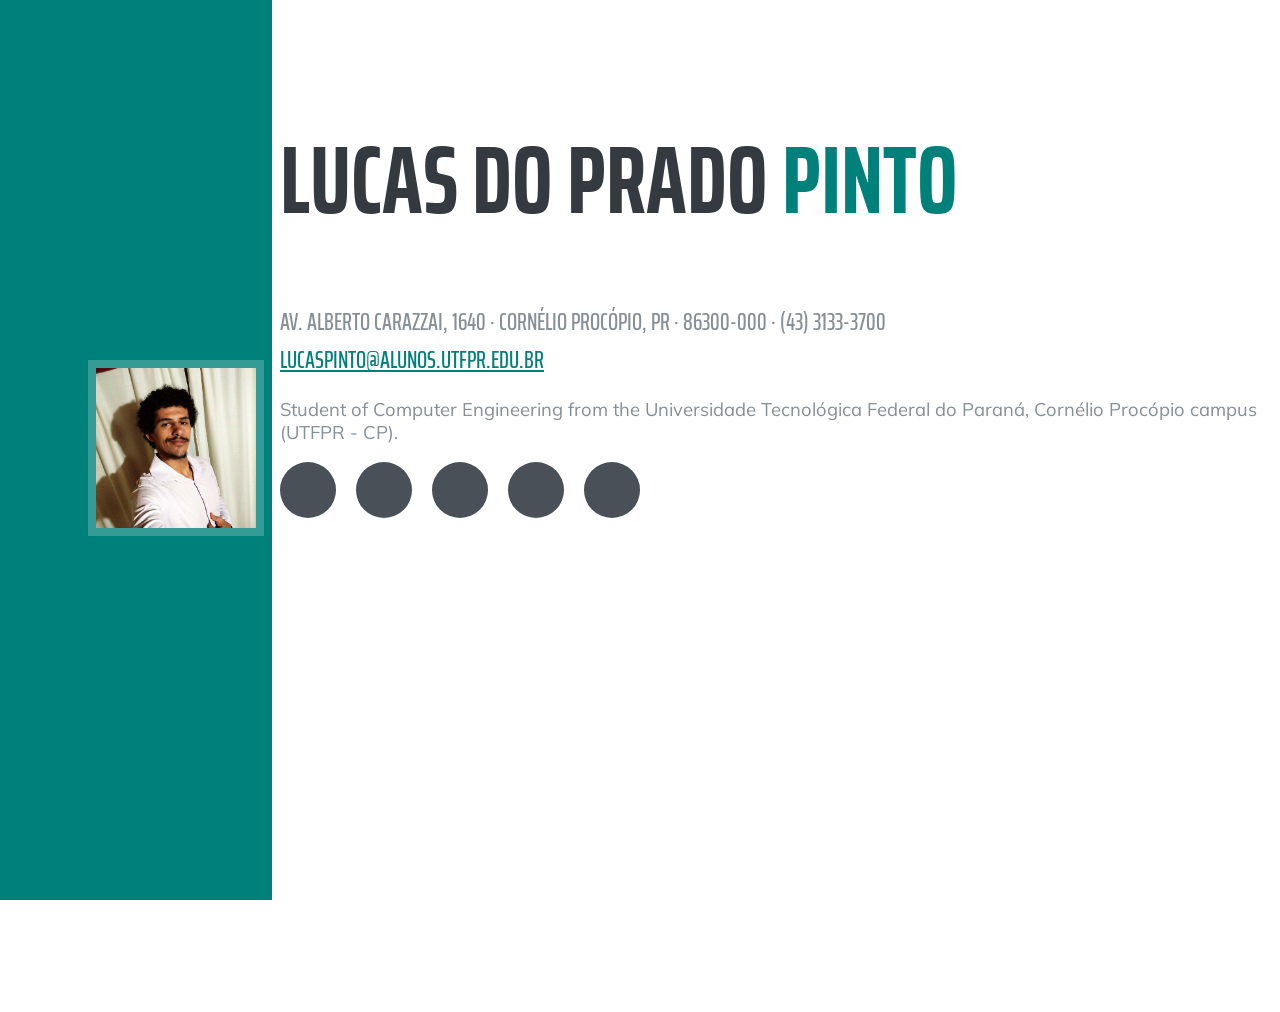
==== index.html @ 89a9543f "First_Page" ====
<!DOCTYPE html>
<html lang="en">

<head>

  <meta charset="utf-8">
  <meta name="viewport" content="width=device-width, initial-scale=1, shrink-to-fit=no">
  <meta name="description" content="">
  <meta name="author" content="">

  <title>Resume CV Lucas Pinto</title>

  <link rel="icon" type="image/png" href="img/icon.png">

  <!-- Bootstrap core CSS -->
  <link href="vendor/bootstrap/css/bootstrap.min.css" rel="stylesheet">

  <!-- Custom fonts for this template -->
  <link href="https://fonts.googleapis.com/css?family=Saira+Extra+Condensed:500,700" rel="stylesheet">
  <link href="https://fonts.googleapis.com/css?family=Muli:400,400i,800,800i" rel="stylesheet">
  <link href="vendor/fontawesome-free/css/all.min.css" rel="stylesheet">

  <!-- Custom styles for this template -->
  <link href="css/resume.css" rel="stylesheet">

</head>

<body id="page-top">

  <nav class="navbar navbar-expand-lg navbar-dark bg-primary fixed-top" id="sideNav">
    <a class="navbar-brand js-scroll-trigger" href="#page-top">
      <span class="d-block d-lg-none">Lucas do Prado Pinto</span>
      <span class="d-none d-lg-block">
        <img class="img-fluid img-profile rounded-circle mx-auto mb-2" src="img/profile.jpg" alt="">
      </span>
    </a>
    <!--

    <button class="navbar-toggler" type="button" data-toggle="collapse" data-target="#navbarSupportedContent" aria-controls="navbarSupportedContent" aria-expanded="false" aria-label="Toggle navigation">
      <span class="navbar-toggler-icon"></span>
    </button>

     -->

    <div class="collapse navbar-collapse" id="navbarSupportedContent">
      <!--
      <ul class="navbar-nav">
        <li class="nav-item">
          <a class="nav-link js-scroll-trigger" href="#about">About</a>
        </li>
        <li class="nav-item">
          <a class="nav-link js-scroll-trigger" href="#experience">Experience</a>
        </li>
        <li class="nav-item">
          <a class="nav-link js-scroll-trigger" href="#education">Education</a>
        </li>
        <li class="nav-item">
          <a class="nav-link js-scroll-trigger" href="#skills">Skills</a>
        </li>
        <li class="nav-item">
          <a class="nav-link js-scroll-trigger" href="#interests">Interests</a>
        </li>
        <li class="nav-item">
          <a class="nav-link js-scroll-trigger" href="#awards">Awards</a>
        </li>
      </ul>
      -->
    </div>

  </nav>

  <div class="container-fluid p-0">

    <section class="resume-section p-3 p-lg-5 d-flex align-items-center" id="about">
      <div class="w-100">
        <h1 class="mb-0">Lucas do Prado
          <span class="text-primary">Pinto</span>
        </h1>
        <div class="subheading mb-5">Av. Alberto Carazzai, 1640 · Cornélio Procópio, PR · 86300-000 · (43) 3133-3700 <br>
          <a href="mailto:lucaspinto@alunos.utfpr.edu.br">lucaspinto@alunos.utfpr.edu.br</a>
        </div>
        <p class="lead mb-5">Student of Computer Engineering from the Universidade Tecnológica Federal do Paraná, Cornélio Procópio campus (UTFPR - CP).</p>
        <div class="social-icons">
          <a href="https://www.linkedin.com/in/pradoplucas/" target="_blank">
            <i class="fab fa-linkedin-in"></i>
          </a>
          <a href="https://github.com/pradoplucas/" target="_blank">
            <i class="fab fa-github"></i>
          </a>
          <a href="https://twitter.com/pradoplucas" target="_blank">
            <i class="fab fa-twitter"></i>
          </a>
          <a href="https://www.facebook.com/pradoplucas" target="_blank">
            <i class="fab fa-facebook-f"></i>
          </a>
          <a href="https://www.instagram.com/pradoplucas/" target="_blank">
            <i class="fab fa-instagram"></i>
          </a>
        </div>
      </div>
    </section>

<!--Not functional yet..

    <hr class="m-0">

    <section class="resume-section p-3 p-lg-5 d-flex justify-content-center" id="experience">
      <div class="w-100">
        <h2 class="mb-5">Experience</h2>

        <div class="resume-item d-flex flex-column flex-md-row justify-content-between mb-5">
          <div class="resume-content">
            <h3 class="mb-0">Senior Web Developer</h3>
            <div class="subheading mb-3">Intelitec Solutions</div>
            <p>Bring to the table win-win survival strategies to ensure proactive domination. At the end of the day, going forward, a new normal that has evolved from generation X is on the runway heading towards a streamlined cloud solution. User generated content in real-time will have multiple touchpoints for offshoring.</p>
          </div>
          <div class="resume-date text-md-right">
            <span class="text-primary">March 2013 - Present</span>
          </div>
        </div>

        <div class="resume-item d-flex flex-column flex-md-row justify-content-between mb-5">
          <div class="resume-content">
            <h3 class="mb-0">Web Developer</h3>
            <div class="subheading mb-3">Intelitec Solutions</div>
            <p>Capitalize on low hanging fruit to identify a ballpark value added activity to beta test. Override the digital divide with additional clickthroughs from DevOps. Nanotechnology immersion along the information highway will close the loop on focusing solely on the bottom line.</p>
          </div>
          <div class="resume-date text-md-right">
            <span class="text-primary">December 2011 - March 2013</span>
          </div>
        </div>

        <div class="resume-item d-flex flex-column flex-md-row justify-content-between mb-5">
          <div class="resume-content">
            <h3 class="mb-0">Junior Web Designer</h3>
            <div class="subheading mb-3">Shout! Media Productions</div>
            <p>Podcasting operational change management inside of workflows to establish a framework. Taking seamless key performance indicators offline to maximise the long tail. Keeping your eye on the ball while performing a deep dive on the start-up mentality to derive convergence on cross-platform integration.</p>
          </div>
          <div class="resume-date text-md-right">
            <span class="text-primary">July 2010 - December 2011</span>
          </div>
        </div>

        <div class="resume-item d-flex flex-column flex-md-row justify-content-between">
          <div class="resume-content">
            <h3 class="mb-0">Web Design Intern</h3>
            <div class="subheading mb-3">Shout! Media Productions</div>
            <p>Collaboratively administrate empowered markets via plug-and-play networks. Dynamically procrastinate B2C users after installed base benefits. Dramatically visualize customer directed convergence without revolutionary ROI.</p>
          </div>
          <div class="resume-date text-md-right">
            <span class="text-primary">September 2008 - June 2010</span>
          </div>
        </div>

      </div>

    </section>

    <hr class="m-0">

    <section class="resume-section p-3 p-lg-5 d-flex align-items-center" id="education">
      <div class="w-100">
        <h2 class="mb-5">Education</h2>

        <div class="resume-item d-flex flex-column flex-md-row justify-content-between mb-5">
          <div class="resume-content">
            <h3 class="mb-0">University of Colorado Boulder</h3>
            <div class="subheading mb-3">Bachelor of Science</div>
            <div>Computer Science - Web Development Track</div>
            <p>GPA: 3.23</p>
          </div>
          <div class="resume-date text-md-right">
            <span class="text-primary">August 2006 - May 2010</span>
          </div>
        </div>

        <div class="resume-item d-flex flex-column flex-md-row justify-content-between">
          <div class="resume-content">
            <h3 class="mb-0">James Buchanan High School</h3>
            <div class="subheading mb-3">Technology Magnet Program</div>
            <p>GPA: 3.56</p>
          </div>
          <div class="resume-date text-md-right">
            <span class="text-primary">August 2002 - May 2006</span>
          </div>
        </div>

      </div>
    </section>

    <hr class="m-0">

    <section class="resume-section p-3 p-lg-5 d-flex align-items-center" id="skills">
      <div class="w-100">
        <h2 class="mb-5">Skills</h2>

        <div class="subheading mb-3">Programming Languages &amp; Tools</div>
        <ul class="list-inline dev-icons">
          <li class="list-inline-item">
            <i class="fab fa-html5"></i>
          </li>
          <li class="list-inline-item">
            <i class="fab fa-css3-alt"></i>
          </li>
          <li class="list-inline-item">
            <i class="fab fa-js-square"></i>
          </li>
          <li class="list-inline-item">
            <i class="fab fa-angular"></i>
          </li>
          <li class="list-inline-item">
            <i class="fab fa-react"></i>
          </li>
          <li class="list-inline-item">
            <i class="fab fa-node-js"></i>
          </li>
          <li class="list-inline-item">
            <i class="fab fa-sass"></i>
          </li>
          <li class="list-inline-item">
            <i class="fab fa-less"></i>
          </li>
          <li class="list-inline-item">
            <i class="fab fa-wordpress"></i>
          </li>
          <li class="list-inline-item">
            <i class="fab fa-gulp"></i>
          </li>
          <li class="list-inline-item">
            <i class="fab fa-grunt"></i>
          </li>
          <li class="list-inline-item">
            <i class="fab fa-npm"></i>
          </li>
        </ul>

        <div class="subheading mb-3">Workflow</div>
        <ul class="fa-ul mb-0">
          <li>
            <i class="fa-li fa fa-check"></i>
            Mobile-First, Responsive Design</li>
          <li>
            <i class="fa-li fa fa-check"></i>
            Cross Browser Testing &amp; Debugging</li>
          <li>
            <i class="fa-li fa fa-check"></i>
            Cross Functional Teams</li>
          <li>
            <i class="fa-li fa fa-check"></i>
            Agile Development &amp; Scrum</li>
        </ul>
      </div>
    </section>

    <hr class="m-0">

    <section class="resume-section p-3 p-lg-5 d-flex align-items-center" id="interests">
      <div class="w-100">
        <h2 class="mb-5">Interests</h2>
        <p>Apart from being a web developer, I enjoy most of my time being outdoors. In the winter, I am an avid skier and novice ice climber. During the warmer months here in Colorado, I enjoy mountain biking, free climbing, and kayaking.</p>
        <p class="mb-0">When forced indoors, I follow a number of sci-fi and fantasy genre movies and television shows, I am an aspiring chef, and I spend a large amount of my free time exploring the latest technology advancements in the front-end web development world.</p>
      </div>
    </section>

    <hr class="m-0">

    <section class="resume-section p-3 p-lg-5 d-flex align-items-center" id="awards">
      <div class="w-100">
        <h2 class="mb-5">Awards &amp; Certifications</h2>
        <ul class="fa-ul mb-0">
          <li>
            <i class="fa-li fa fa-trophy text-warning"></i>
            Google Analytics Certified Developer</li>
          <li>
            <i class="fa-li fa fa-trophy text-warning"></i>
            Mobile Web Specialist - Google Certification</li>
          <li>
            <i class="fa-li fa fa-trophy text-warning"></i>
            1<sup>st</sup>
            Place - University of Colorado Boulder - Emerging Tech Competition 2009</li>
          <li>
            <i class="fa-li fa fa-trophy text-warning"></i>
            1<sup>st</sup>
            Place - University of Colorado Boulder - Adobe Creative Jam 2008 (UI Design Category)</li>
          <li>
            <i class="fa-li fa fa-trophy text-warning"></i>
            2<sup>nd</sup>
            Place - University of Colorado Boulder - Emerging Tech Competition 2008</li>
          <li>
            <i class="fa-li fa fa-trophy text-warning"></i>
            1<sup>st</sup>
            Place - James Buchanan High School - Hackathon 2006</li>
          <li>
            <i class="fa-li fa fa-trophy text-warning"></i>
            3<sup>rd</sup>
            Place - James Buchanan High School - Hackathon 2005</li>
        </ul>
      </div>
    </section>
-->

  </div>

  <!-- Bootstrap core JavaScript -->
  <script src="vendor/jquery/jquery.min.js"></script>
  <script src="vendor/bootstrap/js/bootstrap.bundle.min.js"></script>

  <!-- Plugin JavaScript -->
  <script src="vendor/jquery-easing/jquery.easing.min.js"></script>

  <!-- Custom scripts for this template -->
  <script src="js/resume.min.js"></script>

</body>

</html>
---- css/resume.css ----
/*!
 * Start Bootstrap - Resume v5.0.8 (https://startbootstrap.com/template-overviews/resume)
 * Copyright 2013-2019 Start Bootstrap
 * Licensed under MIT (https://github.com/BlackrockDigital/startbootstrap-resume/blob/master/LICENSE)
 */

:root {
  --color-primary: #00807a;
  --color-secondary: #00c4ba;
}

body {
  font-family: 'Muli', -apple-system, BlinkMacSystemFont, 'Segoe UI', Roboto, 'Helvetica Neue', Arial, sans-serif, 'Apple Color Emoji', 'Segoe UI Emoji', 'Segoe UI Symbol', 'Noto Color Emoji';
  padding-top: 54px;
  color: #868e96;
}

@media (min-width: 992px) {
  body {
    padding-top: 0;
    padding-left: 17rem;
  }
}

h1,
h2,
h3,
h4,
h5,
h6 {
  font-family: 'Saira Extra Condensed', -apple-system, BlinkMacSystemFont, 'Segoe UI', Roboto, 'Helvetica Neue', Arial, sans-serif, 'Apple Color Emoji', 'Segoe UI Emoji', 'Segoe UI Symbol', 'Noto Color Emoji';
  font-weight: 700;
  text-transform: uppercase;
  color: #343a40;
}

h1 {
  font-size: 6rem;
  line-height: 5.5rem;
}

h2 {
  font-size: 3.5rem;
}

h3 {
  font-size: 2rem;
}

p.lead {
  font-size: 1.15rem;
  font-weight: 400;
}

.subheading {
  text-transform: uppercase;
  font-weight: 500;
  font-family: 'Saira Extra Condensed', -apple-system, BlinkMacSystemFont, 'Segoe UI', Roboto, 'Helvetica Neue', Arial, sans-serif, 'Apple Color Emoji', 'Segoe UI Emoji', 'Segoe UI Symbol', 'Noto Color Emoji';
  font-size: 1.5rem;
}

.social-icons a {
  display: inline-block;
  height: 3.5rem;
  width: 3.5rem;
  background-color: #495057;
  color: #fff !important;
  border-radius: 100%;
  text-align: center;
  font-size: 1.5rem;
  line-height: 3.5rem;
  margin-right: 1rem;
}

.social-icons a:last-child {
  margin-right: 0;
}

.social-icons a:hover {
  background-color: var(--color-primary);
}

.dev-icons {
  font-size: 3rem;
}

.dev-icons .list-inline-item i:hover {
  color: var(--color-primary);
}

#sideNav .navbar-nav .nav-item .nav-link {
  font-weight: 800;
  letter-spacing: 0.05rem;
  text-transform: uppercase;
}

#sideNav .navbar-toggler:focus {
  outline-color: var(--color-secondary);
}

@media (min-width: 992px) {
  #sideNav {
    text-align: center;
    position: fixed;
    top: 0;
    left: 0;
    display: flex;
    flex-direction: column;
    width: 17rem;
    height: 100vh;
  }
  #sideNav .navbar-brand {
    display: flex;
    margin: auto auto 0;
    padding: 0.5rem;
  }
  #sideNav .navbar-brand .img-profile {
    max-width: 10rem;
    max-height: 10rem;
    border: 0.5rem solid rgba(255, 255, 255, 0.2);
  }
  #sideNav .navbar-collapse {
    display: flex;
    align-items: flex-start;
    flex-grow: 0;
    width: 100%;
    margin-bottom: auto;
  }
  #sideNav .navbar-collapse .navbar-nav {
    flex-direction: column;
    width: 100%;
  }
  #sideNav .navbar-collapse .navbar-nav .nav-item {
    display: block;
  }
  #sideNav .navbar-collapse .navbar-nav .nav-item .nav-link {
    display: block;
  }
}

section.resume-section {
  padding-top: 5rem !important;
  padding-bottom: 5rem !important;
  max-width: 75rem;
}

section.resume-section .resume-item .resume-date {
  min-width: none;
}

@media (min-width: 768px) {
  section.resume-section {
    min-height: 100vh;
  }
  section.resume-section .resume-item .resume-date {
    min-width: 18rem;
  }
}

@media (min-width: 992px) {
  section.resume-section {
    padding-top: 3rem !important;
    padding-bottom: 3rem !important;
  }
}

.bg-primary {
  background-color: var(--color-primary) !important;
}

.text-primary {
  color: var(--color-primary) !important;
}

a {
  color: var(--color-primary);
}

a:hover, a:focus, a:active {
  color: var(--color-secondary);
}
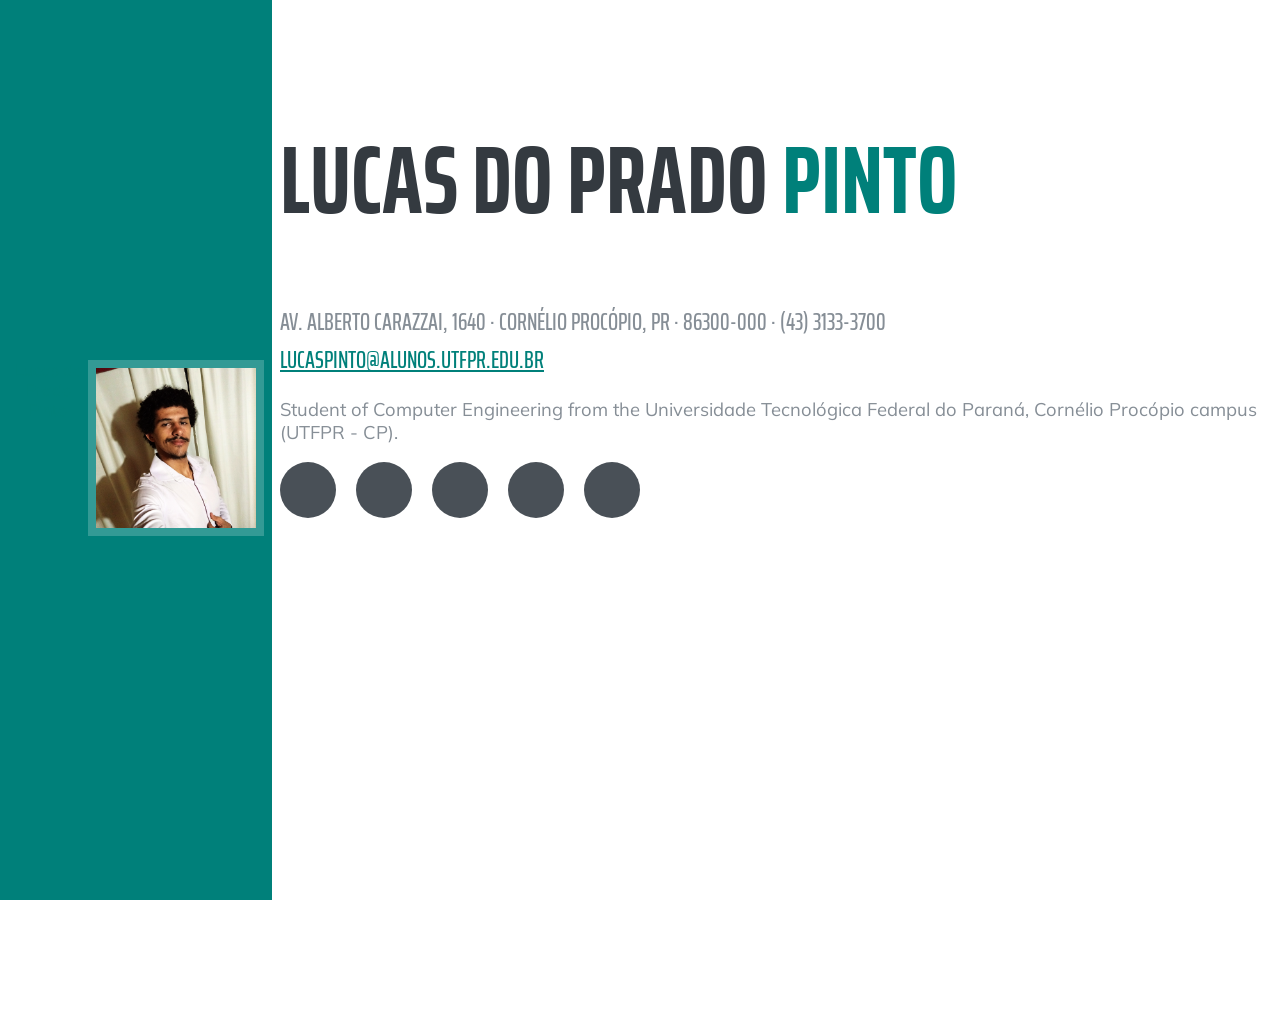
==== commit ead3712d: "First_Page" ====
--- a/index.html
+++ b/index.html
@@ -31,7 +31,7 @@
     <a class="navbar-brand js-scroll-trigger" href="#page-top">
       <span class="d-block d-lg-none">Lucas do Prado Pinto</span>
       <span class="d-none d-lg-block">
-        <img class="img-fluid img-profile rounded-circle mx-auto mb-2" src="img/profile.jpg" alt="">
+        <img class="img-fluid img-profile rounded-circle mx-auto mb-2" src="img/main_profile.png" alt="">
       </span>
     </a>
     <!--
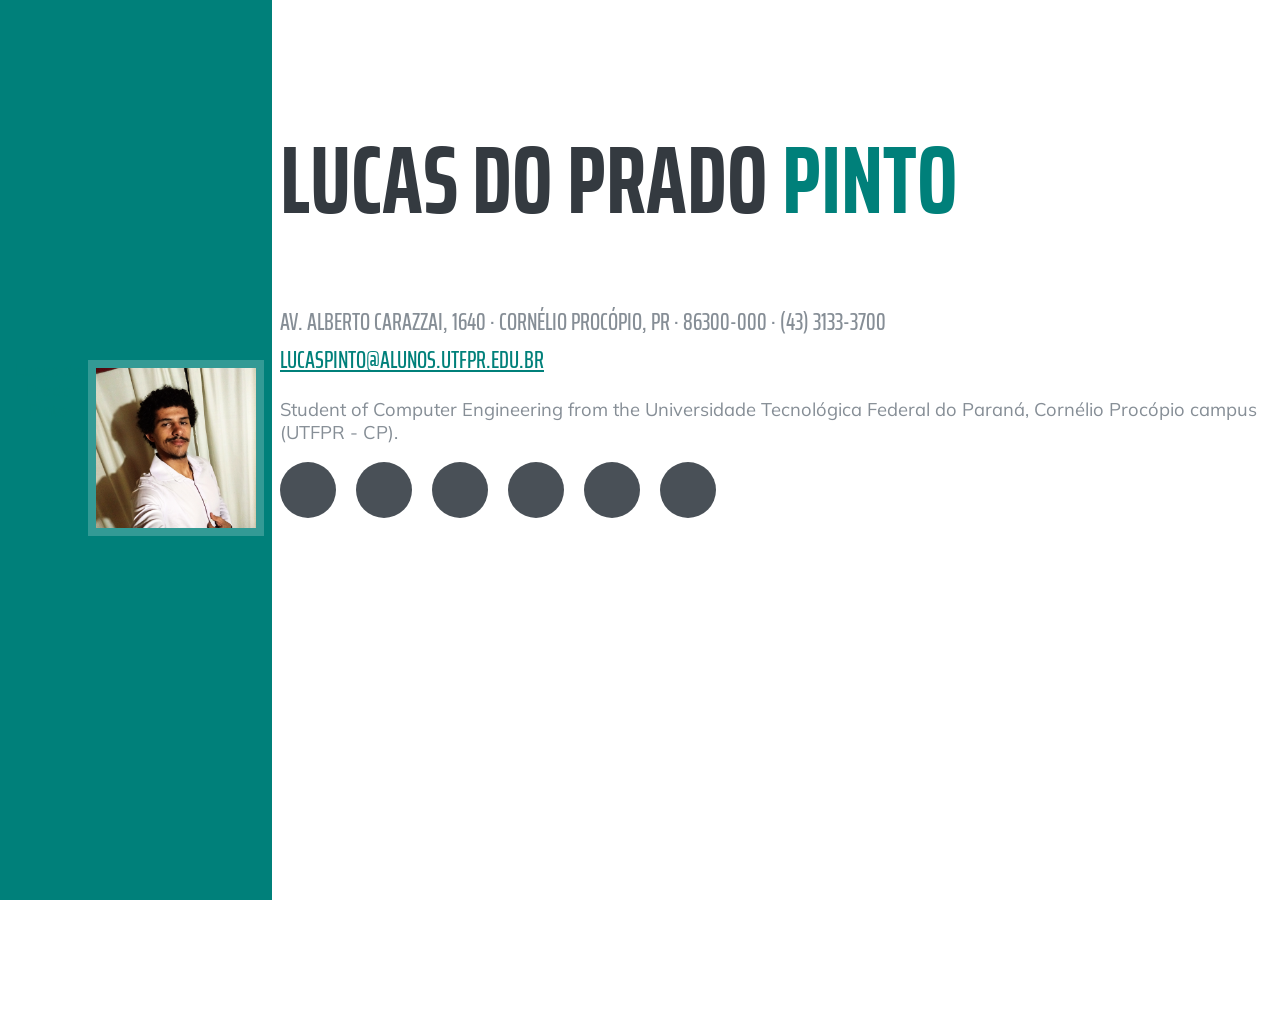
==== commit 6bb00468: "Update index.html" ====
--- a/index.html
+++ b/index.html
@@ -8,7 +8,7 @@
   <meta name="description" content="">
   <meta name="author" content="">
 
-  <title>Resume CV Lucas Pinto</title>
+  <title>Lucas do Prado Pinto</title>
 
   <link rel="icon" type="image/png" href="img/icon.png">
 
@@ -81,6 +81,10 @@
         </div>
         <p class="lead mb-5">Student of Computer Engineering from the Universidade Tecnológica Federal do Paraná, Cornélio Procópio campus (UTFPR - CP).</p>
         <div class="social-icons">
+          <a href="http://lattes.cnpq.br/7589155295539184" target="_blank">
+            <i class="fas fa-file-alt"></i>
+          </a>
+          
           <a href="https://www.linkedin.com/in/pradoplucas/" target="_blank">
             <i class="fab fa-linkedin-in"></i>
           </a>
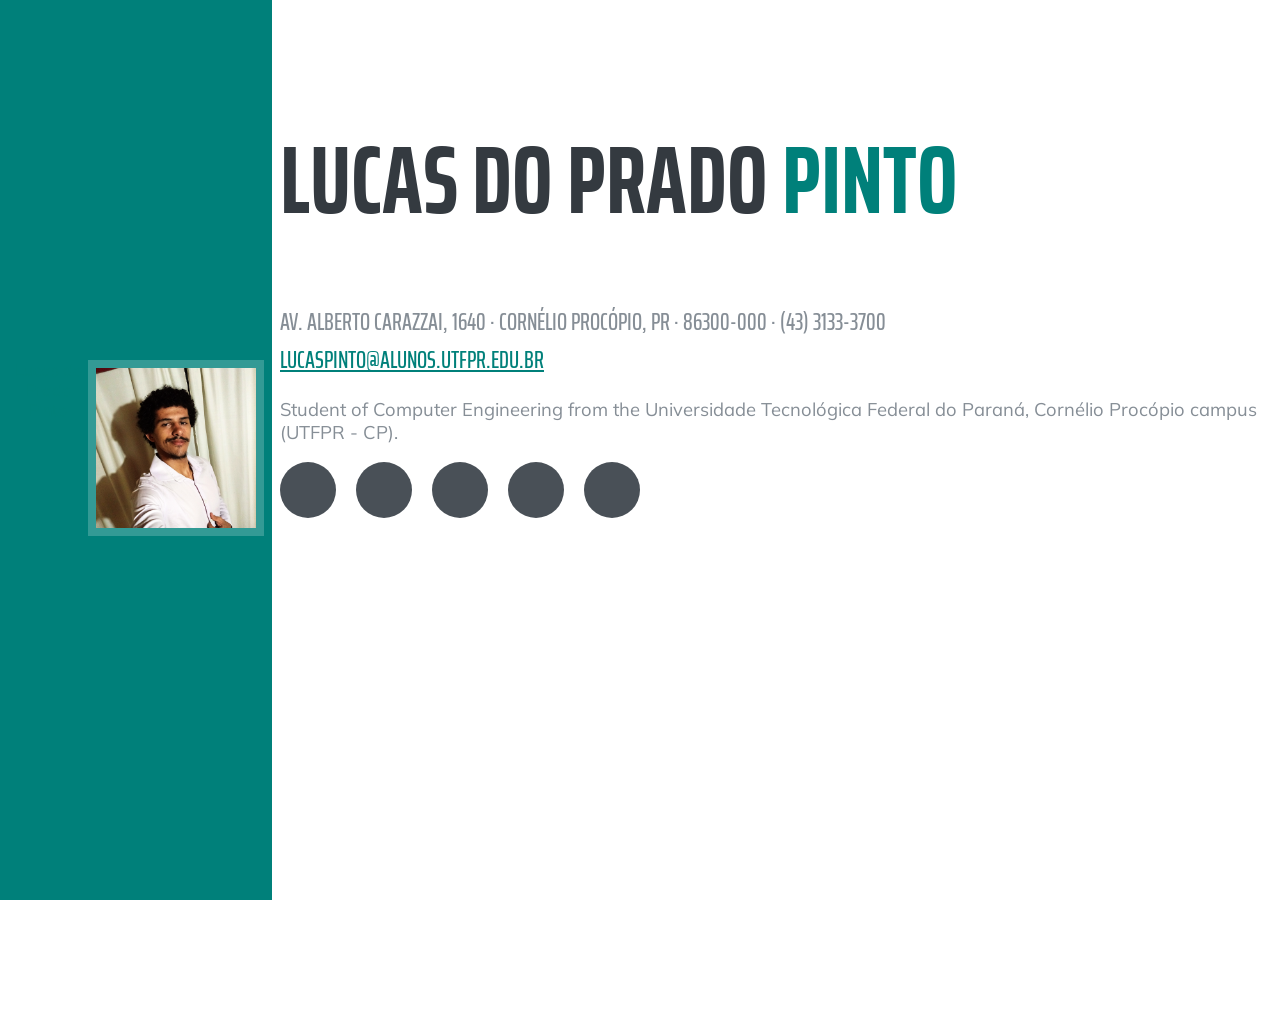
==== commit 3a5d0ee2: "Update index.html" ====
--- a/index.html
+++ b/index.html
@@ -84,16 +84,17 @@
           <a href="http://lattes.cnpq.br/7589155295539184" target="_blank">
             <i class="fas fa-file-alt"></i>
           </a>
-          
           <a href="https://www.linkedin.com/in/pradoplucas/" target="_blank">
             <i class="fab fa-linkedin-in"></i>
           </a>
           <a href="https://github.com/pradoplucas/" target="_blank">
             <i class="fab fa-github"></i>
           </a>
+          <!--
           <a href="https://twitter.com/pradoplucas" target="_blank">
             <i class="fab fa-twitter"></i>
           </a>
+          -->
           <a href="https://www.facebook.com/pradoplucas" target="_blank">
             <i class="fab fa-facebook-f"></i>
           </a>
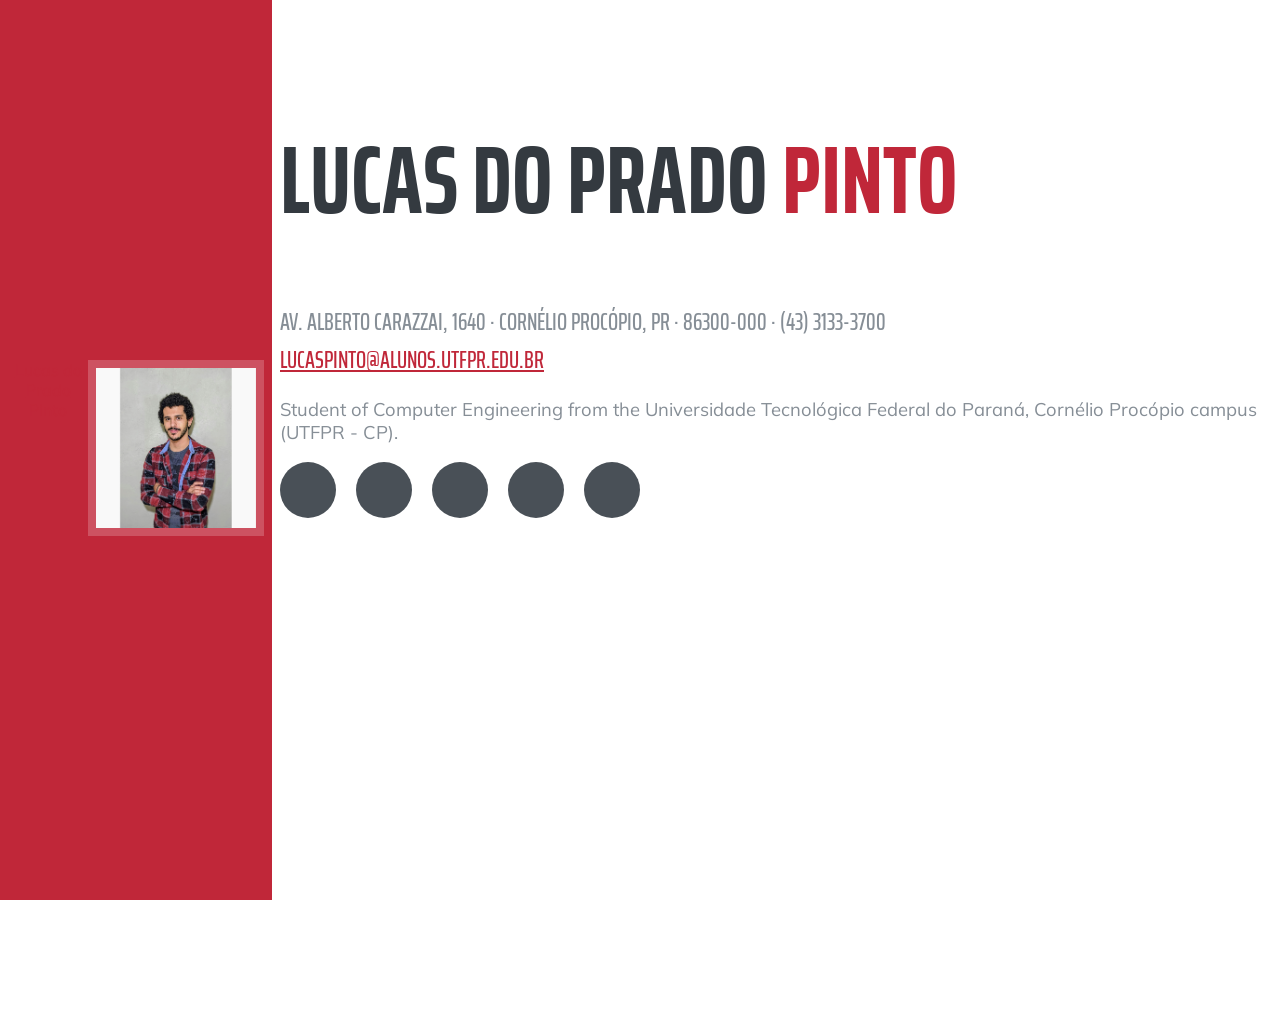
==== commit 651942e1: "up_color" ====
--- a/index.html
+++ b/index.html
@@ -31,7 +31,7 @@
     <a class="navbar-brand js-scroll-trigger" href="#page-top">
       <span class="d-block d-lg-none">Lucas do Prado Pinto</span>
       <span class="d-none d-lg-block">
-        <img class="img-fluid img-profile rounded-circle mx-auto mb-2" src="img/main_profile.png" alt="">
+        <img class="img-fluid img-profile rounded-circle mx-auto mb-2" src="img/main_profile.jpg" alt="">
       </span>
     </a>
     <!--
--- a/css/resume.css
+++ b/css/resume.css
@@ -5,8 +5,12 @@
  */
 
 :root {
+/*
   --color-primary: #00807a;
   --color-secondary: #00c4ba;
+*/
+  --color-primary: #c02739;
+  --color-secondary: #84142d;
 }
 
 body {
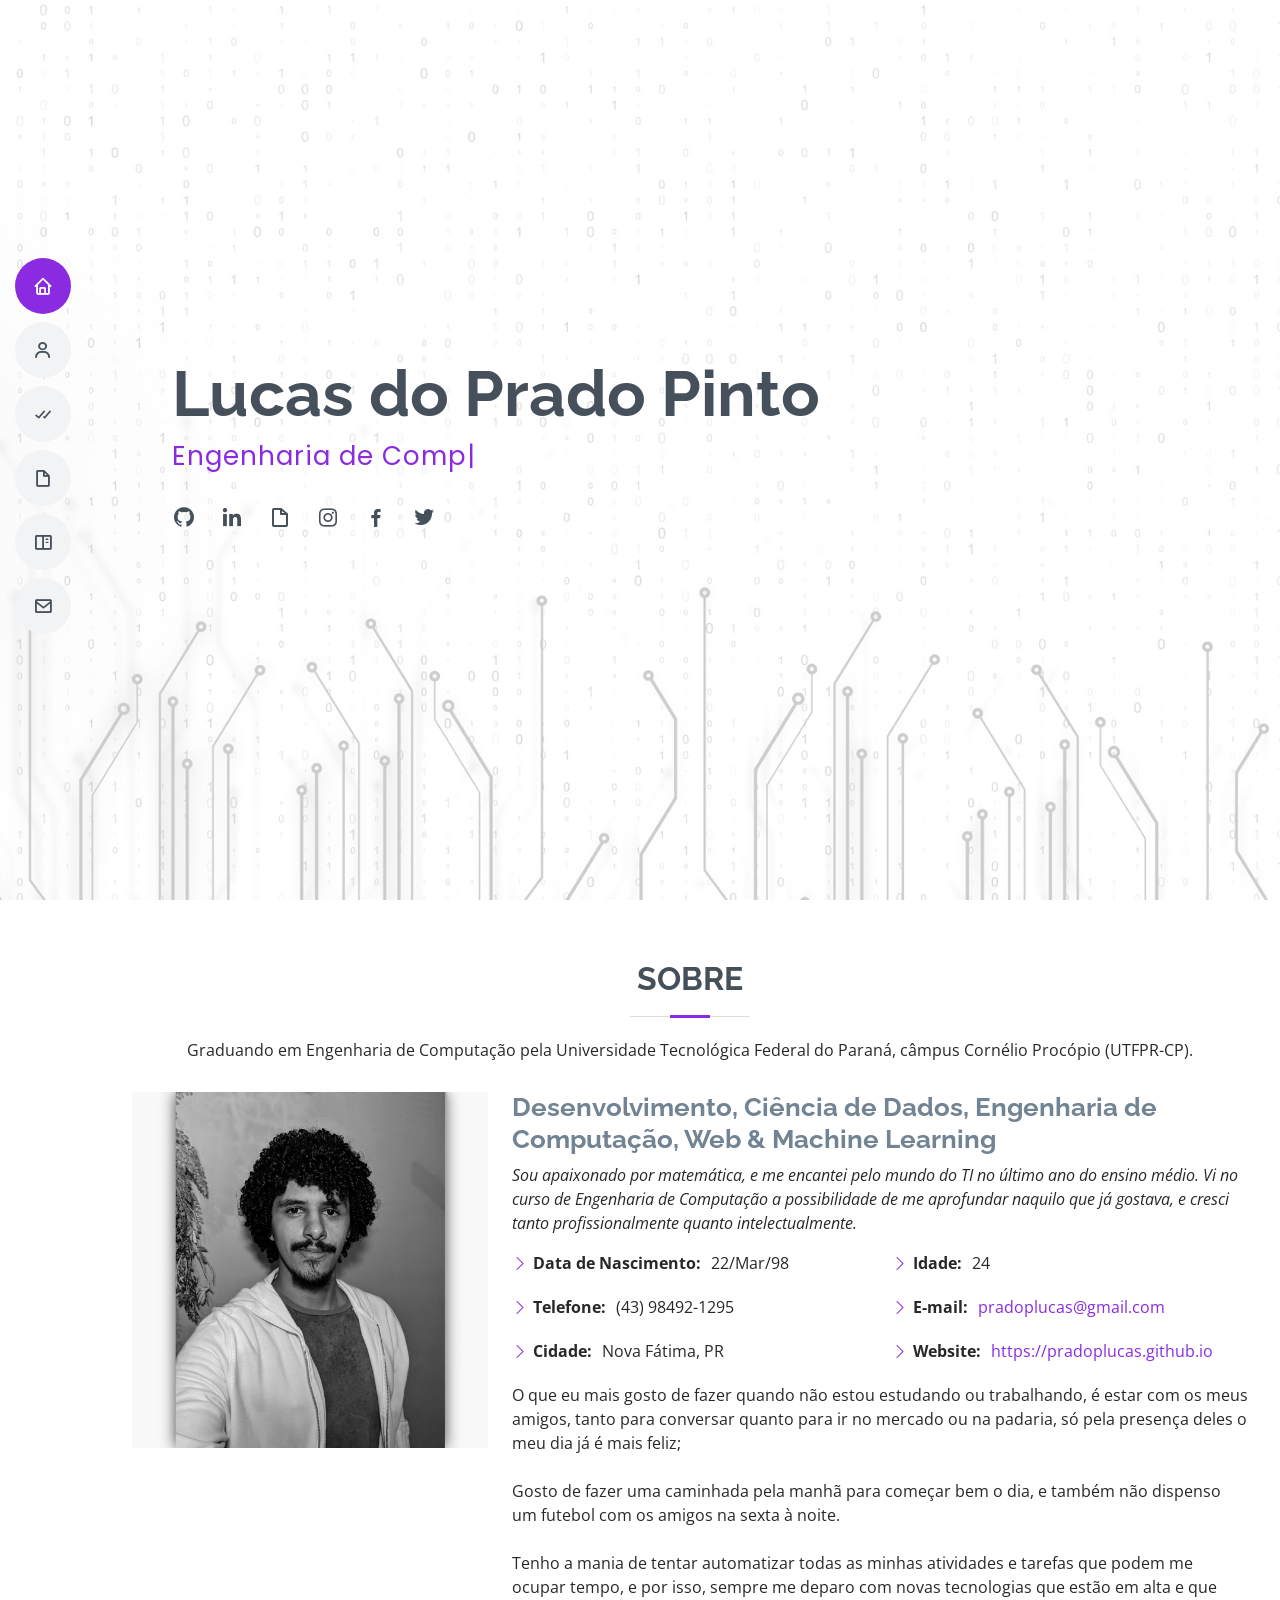
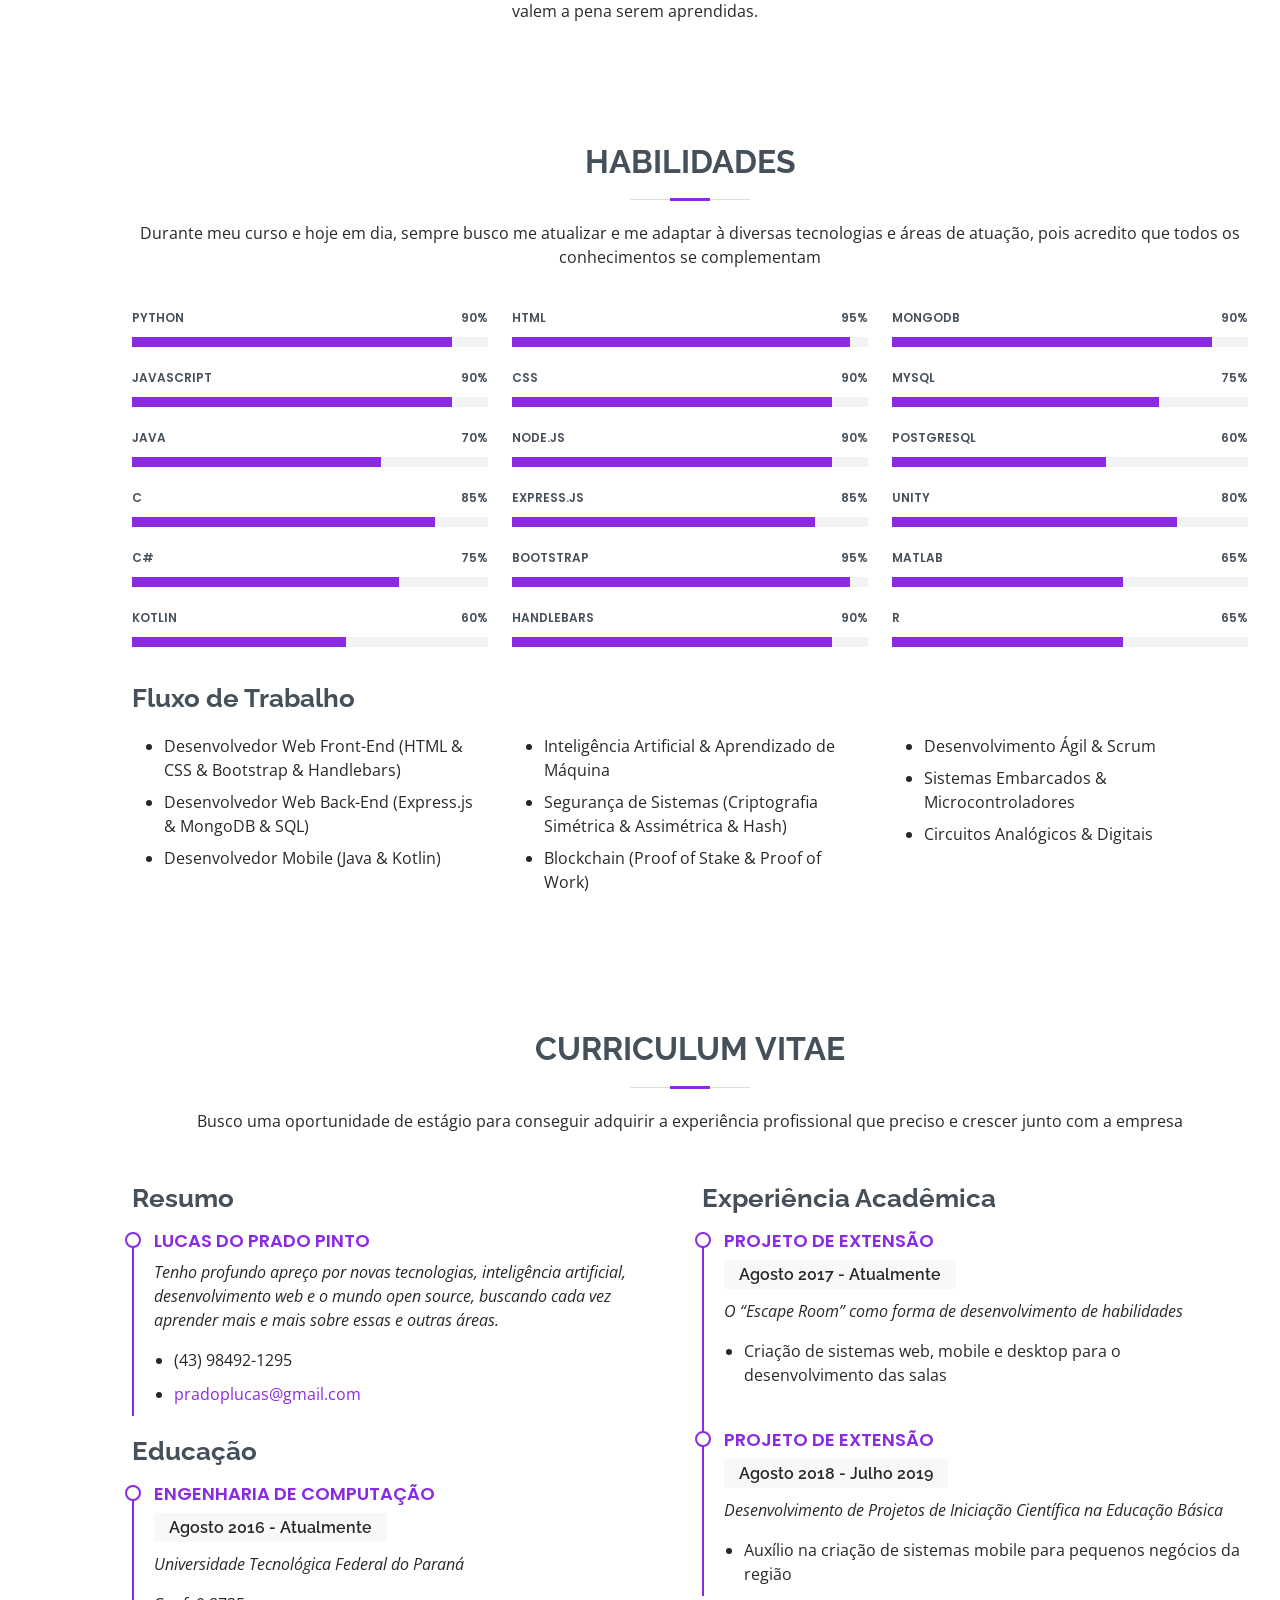
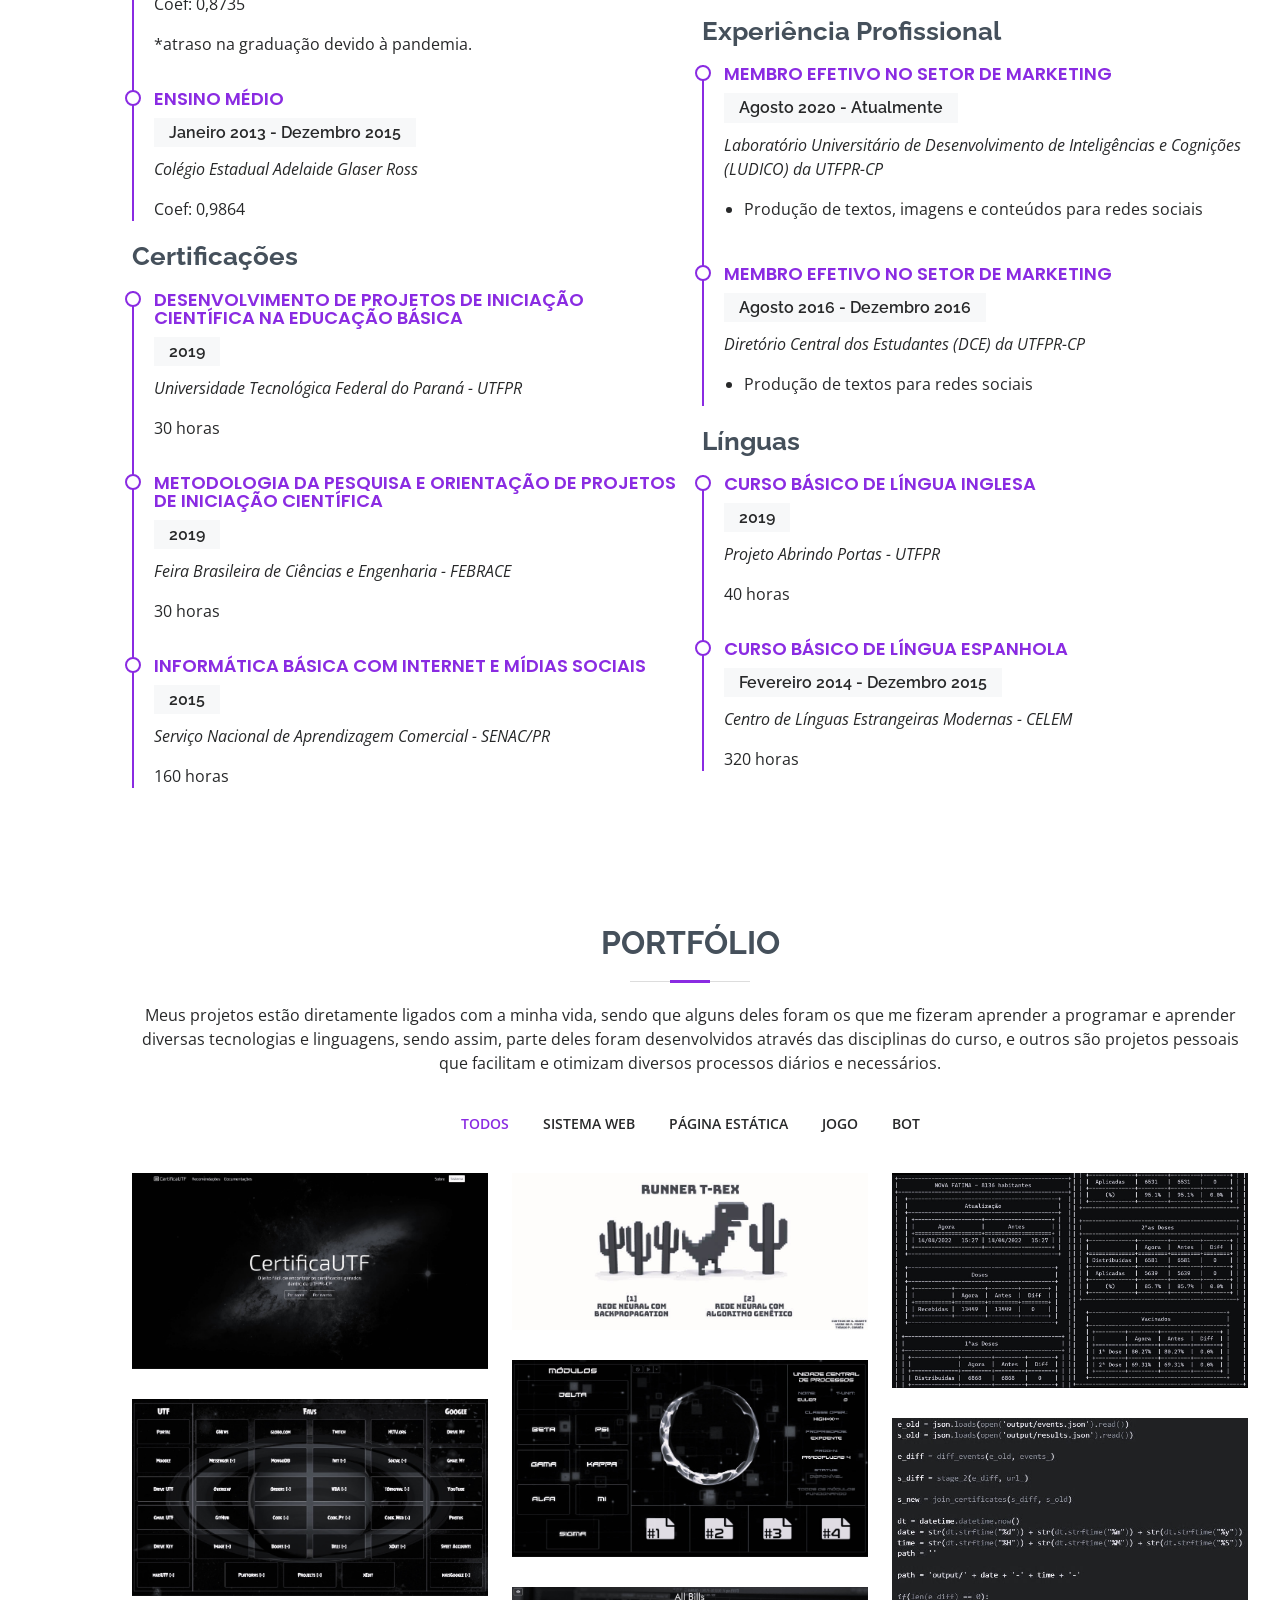
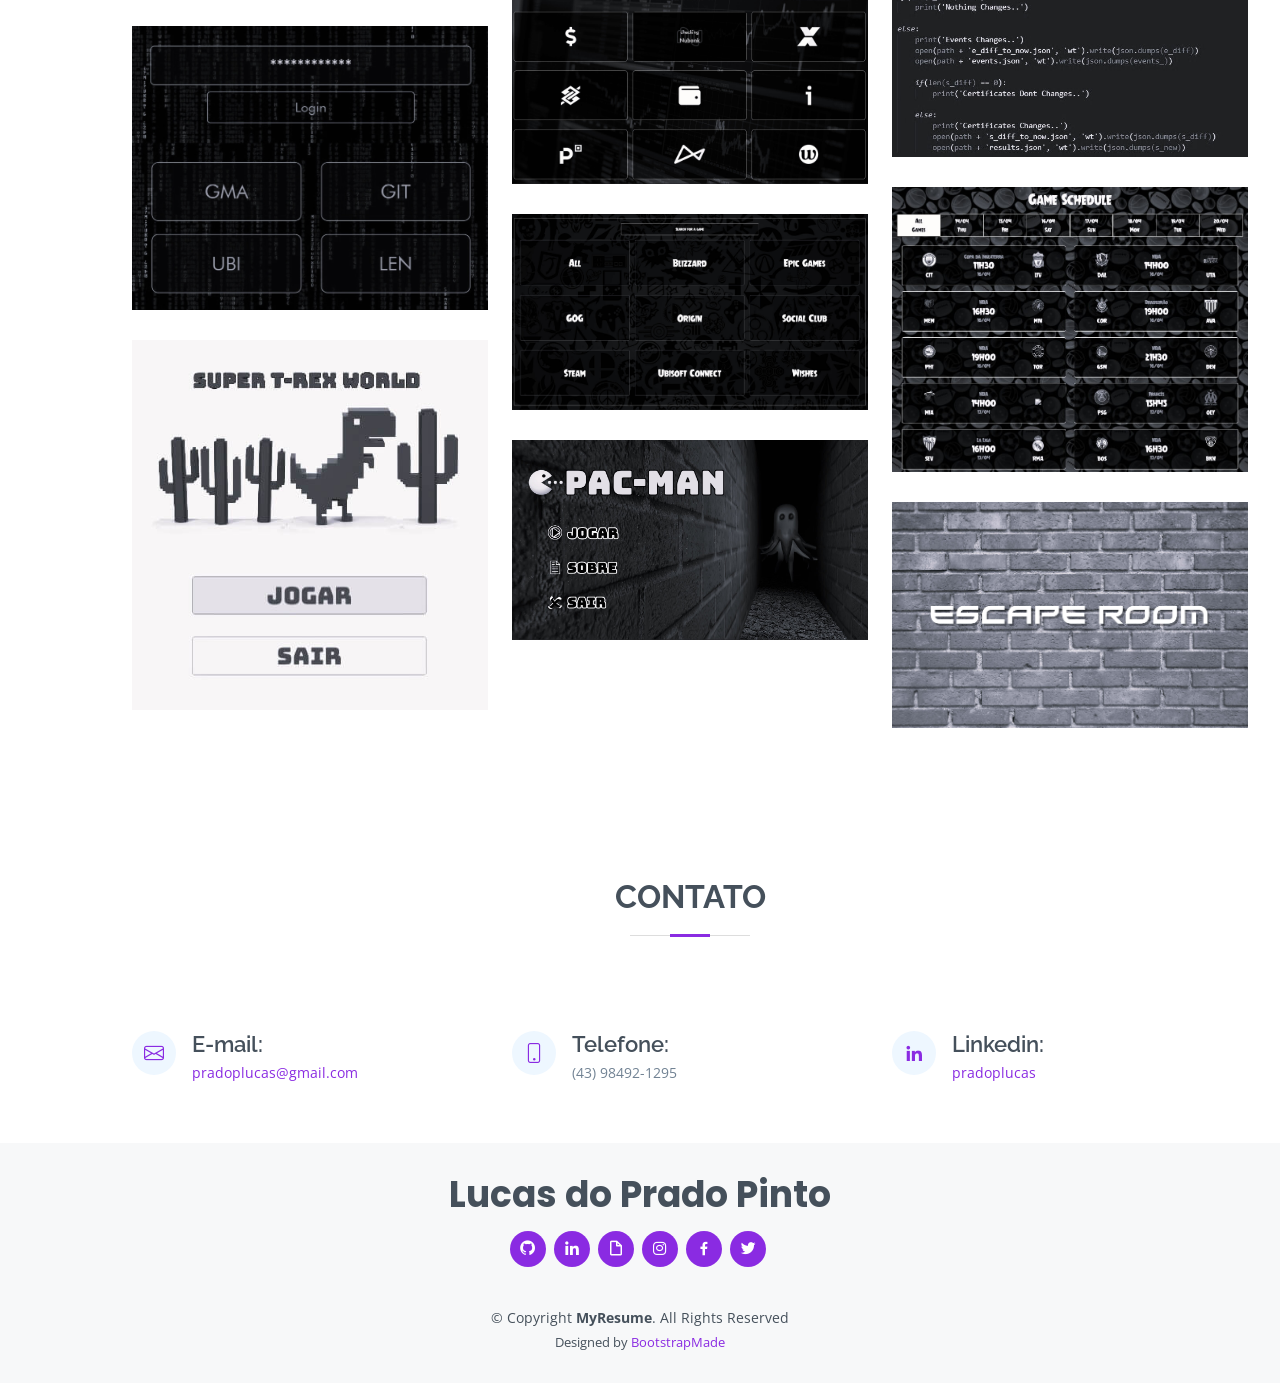
==== commit bff42ce3: "init" ====
--- a/index.html
+++ b/index.html
@@ -2,320 +2,1010 @@
 <html lang="en">
 
 <head>
-
-  <meta charset="utf-8">
-  <meta name="viewport" content="width=device-width, initial-scale=1, shrink-to-fit=no">
-  <meta name="description" content="">
-  <meta name="author" content="">
-
-  <title>Lucas do Prado Pinto</title>
-
-  <link rel="icon" type="image/png" href="img/icon.png">
-
-  <!-- Bootstrap core CSS -->
-  <link href="vendor/bootstrap/css/bootstrap.min.css" rel="stylesheet">
-
-  <!-- Custom fonts for this template -->
-  <link href="https://fonts.googleapis.com/css?family=Saira+Extra+Condensed:500,700" rel="stylesheet">
-  <link href="https://fonts.googleapis.com/css?family=Muli:400,400i,800,800i" rel="stylesheet">
-  <link href="vendor/fontawesome-free/css/all.min.css" rel="stylesheet">
-
-  <!-- Custom styles for this template -->
-  <link href="css/resume.css" rel="stylesheet">
-
+	<meta charset="utf-8">
+	<meta content="width=device-width, initial-scale=1.0" name="viewport">
+
+	<title>Lucas do Prado Pinto</title>
+	<meta content="" name="description">
+	<meta content="" name="keywords">
+
+	<!-- Favicons -->
+	<link href="assets/img/favicon.png" rel="icon">
+	<link href="assets/img/apple-touch-icon.png" rel="apple-touch-icon">
+
+	<!-- Google Fonts -->
+	<link href="https://fonts.googleapis.com/css?family=Open+Sans:300,300i,400,400i,600,600i,700,700i|Raleway:300,300i,400,400i,500,500i,600,600i,700,700i|Poppins:300,300i,400,400i,500,500i,600,600i,700,700i" rel="stylesheet">
+
+	<!-- Vendor CSS Files -->
+	<link href="assets/vendor/aos/aos.css" rel="stylesheet">
+	<link href="assets/vendor/bootstrap/css/bootstrap.min.css" rel="stylesheet">
+	<link href="assets/vendor/bootstrap-icons/bootstrap-icons.css" rel="stylesheet">
+	<link href="assets/vendor/boxicons/css/boxicons.min.css" rel="stylesheet">
+	<link href="assets/vendor/glightbox/css/glightbox.min.css" rel="stylesheet">
+	<link href="assets/vendor/swiper/swiper-bundle.min.css" rel="stylesheet">
+
+	<!-- Template Main CSS File -->
+	<link href="assets/css/style.css" rel="stylesheet">
+
+	<!-- =======================================================
+	* Template Name: MyResume - v4.7.0
+	* Template URL: https://bootstrapmade.com/free-html-bootstrap-template-my-resume/
+	* Author: BootstrapMade.com
+	* License: https://bootstrapmade.com/license/
+	======================================================== -->
 </head>
 
-<body id="page-top">
-
-  <nav class="navbar navbar-expand-lg navbar-dark bg-primary fixed-top" id="sideNav">
-    <a class="navbar-brand js-scroll-trigger" href="#page-top">
-      <span class="d-block d-lg-none">Lucas do Prado Pinto</span>
-      <span class="d-none d-lg-block">
-        <img class="img-fluid img-profile rounded-circle mx-auto mb-2" src="img/main_profile.jpg" alt="">
-      </span>
-    </a>
-    <!--
-
-    <button class="navbar-toggler" type="button" data-toggle="collapse" data-target="#navbarSupportedContent" aria-controls="navbarSupportedContent" aria-expanded="false" aria-label="Toggle navigation">
-      <span class="navbar-toggler-icon"></span>
-    </button>
-
-     -->
-
-    <div class="collapse navbar-collapse" id="navbarSupportedContent">
-      <!--
-      <ul class="navbar-nav">
-        <li class="nav-item">
-          <a class="nav-link js-scroll-trigger" href="#about">About</a>
-        </li>
-        <li class="nav-item">
-          <a class="nav-link js-scroll-trigger" href="#experience">Experience</a>
-        </li>
-        <li class="nav-item">
-          <a class="nav-link js-scroll-trigger" href="#education">Education</a>
-        </li>
-        <li class="nav-item">
-          <a class="nav-link js-scroll-trigger" href="#skills">Skills</a>
-        </li>
-        <li class="nav-item">
-          <a class="nav-link js-scroll-trigger" href="#interests">Interests</a>
-        </li>
-        <li class="nav-item">
-          <a class="nav-link js-scroll-trigger" href="#awards">Awards</a>
-        </li>
-      </ul>
-      -->
-    </div>
-
-  </nav>
-
-  <div class="container-fluid p-0">
-
-    <section class="resume-section p-3 p-lg-5 d-flex align-items-center" id="about">
-      <div class="w-100">
-        <h1 class="mb-0">Lucas do Prado
-          <span class="text-primary">Pinto</span>
-        </h1>
-        <div class="subheading mb-5">Av. Alberto Carazzai, 1640 · Cornélio Procópio, PR · 86300-000 · (43) 3133-3700 <br>
-          <a href="mailto:lucaspinto@alunos.utfpr.edu.br">lucaspinto@alunos.utfpr.edu.br</a>
-        </div>
-        <p class="lead mb-5">Student of Computer Engineering from the Universidade Tecnológica Federal do Paraná, Cornélio Procópio campus (UTFPR - CP).</p>
-        <div class="social-icons">
-          <a href="http://lattes.cnpq.br/7589155295539184" target="_blank">
-            <i class="fas fa-file-alt"></i>
-          </a>
-          <a href="https://www.linkedin.com/in/pradoplucas/" target="_blank">
-            <i class="fab fa-linkedin-in"></i>
-          </a>
-          <a href="https://github.com/pradoplucas/" target="_blank">
-            <i class="fab fa-github"></i>
-          </a>
-          <!--
-          <a href="https://twitter.com/pradoplucas" target="_blank">
-            <i class="fab fa-twitter"></i>
-          </a>
-          -->
-          <a href="https://www.facebook.com/pradoplucas" target="_blank">
-            <i class="fab fa-facebook-f"></i>
-          </a>
-          <a href="https://www.instagram.com/pradoplucas/" target="_blank">
-            <i class="fab fa-instagram"></i>
-          </a>
-        </div>
-      </div>
-    </section>
-
-<!--Not functional yet..
-
-    <hr class="m-0">
-
-    <section class="resume-section p-3 p-lg-5 d-flex justify-content-center" id="experience">
-      <div class="w-100">
-        <h2 class="mb-5">Experience</h2>
-
-        <div class="resume-item d-flex flex-column flex-md-row justify-content-between mb-5">
-          <div class="resume-content">
-            <h3 class="mb-0">Senior Web Developer</h3>
-            <div class="subheading mb-3">Intelitec Solutions</div>
-            <p>Bring to the table win-win survival strategies to ensure proactive domination. At the end of the day, going forward, a new normal that has evolved from generation X is on the runway heading towards a streamlined cloud solution. User generated content in real-time will have multiple touchpoints for offshoring.</p>
-          </div>
-          <div class="resume-date text-md-right">
-            <span class="text-primary">March 2013 - Present</span>
-          </div>
-        </div>
-
-        <div class="resume-item d-flex flex-column flex-md-row justify-content-between mb-5">
-          <div class="resume-content">
-            <h3 class="mb-0">Web Developer</h3>
-            <div class="subheading mb-3">Intelitec Solutions</div>
-            <p>Capitalize on low hanging fruit to identify a ballpark value added activity to beta test. Override the digital divide with additional clickthroughs from DevOps. Nanotechnology immersion along the information highway will close the loop on focusing solely on the bottom line.</p>
-          </div>
-          <div class="resume-date text-md-right">
-            <span class="text-primary">December 2011 - March 2013</span>
-          </div>
-        </div>
-
-        <div class="resume-item d-flex flex-column flex-md-row justify-content-between mb-5">
-          <div class="resume-content">
-            <h3 class="mb-0">Junior Web Designer</h3>
-            <div class="subheading mb-3">Shout! Media Productions</div>
-            <p>Podcasting operational change management inside of workflows to establish a framework. Taking seamless key performance indicators offline to maximise the long tail. Keeping your eye on the ball while performing a deep dive on the start-up mentality to derive convergence on cross-platform integration.</p>
-          </div>
-          <div class="resume-date text-md-right">
-            <span class="text-primary">July 2010 - December 2011</span>
-          </div>
-        </div>
-
-        <div class="resume-item d-flex flex-column flex-md-row justify-content-between">
-          <div class="resume-content">
-            <h3 class="mb-0">Web Design Intern</h3>
-            <div class="subheading mb-3">Shout! Media Productions</div>
-            <p>Collaboratively administrate empowered markets via plug-and-play networks. Dynamically procrastinate B2C users after installed base benefits. Dramatically visualize customer directed convergence without revolutionary ROI.</p>
-          </div>
-          <div class="resume-date text-md-right">
-            <span class="text-primary">September 2008 - June 2010</span>
-          </div>
-        </div>
-
-      </div>
-
-    </section>
-
-    <hr class="m-0">
-
-    <section class="resume-section p-3 p-lg-5 d-flex align-items-center" id="education">
-      <div class="w-100">
-        <h2 class="mb-5">Education</h2>
-
-        <div class="resume-item d-flex flex-column flex-md-row justify-content-between mb-5">
-          <div class="resume-content">
-            <h3 class="mb-0">University of Colorado Boulder</h3>
-            <div class="subheading mb-3">Bachelor of Science</div>
-            <div>Computer Science - Web Development Track</div>
-            <p>GPA: 3.23</p>
-          </div>
-          <div class="resume-date text-md-right">
-            <span class="text-primary">August 2006 - May 2010</span>
-          </div>
-        </div>
-
-        <div class="resume-item d-flex flex-column flex-md-row justify-content-between">
-          <div class="resume-content">
-            <h3 class="mb-0">James Buchanan High School</h3>
-            <div class="subheading mb-3">Technology Magnet Program</div>
-            <p>GPA: 3.56</p>
-          </div>
-          <div class="resume-date text-md-right">
-            <span class="text-primary">August 2002 - May 2006</span>
-          </div>
-        </div>
-
-      </div>
-    </section>
-
-    <hr class="m-0">
-
-    <section class="resume-section p-3 p-lg-5 d-flex align-items-center" id="skills">
-      <div class="w-100">
-        <h2 class="mb-5">Skills</h2>
-
-        <div class="subheading mb-3">Programming Languages &amp; Tools</div>
-        <ul class="list-inline dev-icons">
-          <li class="list-inline-item">
-            <i class="fab fa-html5"></i>
-          </li>
-          <li class="list-inline-item">
-            <i class="fab fa-css3-alt"></i>
-          </li>
-          <li class="list-inline-item">
-            <i class="fab fa-js-square"></i>
-          </li>
-          <li class="list-inline-item">
-            <i class="fab fa-angular"></i>
-          </li>
-          <li class="list-inline-item">
-            <i class="fab fa-react"></i>
-          </li>
-          <li class="list-inline-item">
-            <i class="fab fa-node-js"></i>
-          </li>
-          <li class="list-inline-item">
-            <i class="fab fa-sass"></i>
-          </li>
-          <li class="list-inline-item">
-            <i class="fab fa-less"></i>
-          </li>
-          <li class="list-inline-item">
-            <i class="fab fa-wordpress"></i>
-          </li>
-          <li class="list-inline-item">
-            <i class="fab fa-gulp"></i>
-          </li>
-          <li class="list-inline-item">
-            <i class="fab fa-grunt"></i>
-          </li>
-          <li class="list-inline-item">
-            <i class="fab fa-npm"></i>
-          </li>
-        </ul>
-
-        <div class="subheading mb-3">Workflow</div>
-        <ul class="fa-ul mb-0">
-          <li>
-            <i class="fa-li fa fa-check"></i>
-            Mobile-First, Responsive Design</li>
-          <li>
-            <i class="fa-li fa fa-check"></i>
-            Cross Browser Testing &amp; Debugging</li>
-          <li>
-            <i class="fa-li fa fa-check"></i>
-            Cross Functional Teams</li>
-          <li>
-            <i class="fa-li fa fa-check"></i>
-            Agile Development &amp; Scrum</li>
-        </ul>
-      </div>
-    </section>
-
-    <hr class="m-0">
-
-    <section class="resume-section p-3 p-lg-5 d-flex align-items-center" id="interests">
-      <div class="w-100">
-        <h2 class="mb-5">Interests</h2>
-        <p>Apart from being a web developer, I enjoy most of my time being outdoors. In the winter, I am an avid skier and novice ice climber. During the warmer months here in Colorado, I enjoy mountain biking, free climbing, and kayaking.</p>
-        <p class="mb-0">When forced indoors, I follow a number of sci-fi and fantasy genre movies and television shows, I am an aspiring chef, and I spend a large amount of my free time exploring the latest technology advancements in the front-end web development world.</p>
-      </div>
-    </section>
-
-    <hr class="m-0">
-
-    <section class="resume-section p-3 p-lg-5 d-flex align-items-center" id="awards">
-      <div class="w-100">
-        <h2 class="mb-5">Awards &amp; Certifications</h2>
-        <ul class="fa-ul mb-0">
-          <li>
-            <i class="fa-li fa fa-trophy text-warning"></i>
-            Google Analytics Certified Developer</li>
-          <li>
-            <i class="fa-li fa fa-trophy text-warning"></i>
-            Mobile Web Specialist - Google Certification</li>
-          <li>
-            <i class="fa-li fa fa-trophy text-warning"></i>
-            1<sup>st</sup>
-            Place - University of Colorado Boulder - Emerging Tech Competition 2009</li>
-          <li>
-            <i class="fa-li fa fa-trophy text-warning"></i>
-            1<sup>st</sup>
-            Place - University of Colorado Boulder - Adobe Creative Jam 2008 (UI Design Category)</li>
-          <li>
-            <i class="fa-li fa fa-trophy text-warning"></i>
-            2<sup>nd</sup>
-            Place - University of Colorado Boulder - Emerging Tech Competition 2008</li>
-          <li>
-            <i class="fa-li fa fa-trophy text-warning"></i>
-            1<sup>st</sup>
-            Place - James Buchanan High School - Hackathon 2006</li>
-          <li>
-            <i class="fa-li fa fa-trophy text-warning"></i>
-            3<sup>rd</sup>
-            Place - James Buchanan High School - Hackathon 2005</li>
-        </ul>
-      </div>
-    </section>
--->
-
-  </div>
-
-  <!-- Bootstrap core JavaScript -->
-  <script src="vendor/jquery/jquery.min.js"></script>
-  <script src="vendor/bootstrap/js/bootstrap.bundle.min.js"></script>
-
-  <!-- Plugin JavaScript -->
-  <script src="vendor/jquery-easing/jquery.easing.min.js"></script>
-
-  <!-- Custom scripts for this template -->
-  <script src="js/resume.min.js"></script>
+<body>
+
+	<!-- ======= Mobile nav toggle button ======= -->
+	<!-- <button type="button" class="mobile-nav-toggle d-xl-none"><i class="bi bi-list mobile-nav-toggle"></i></button> -->
+	<i class="bi bi-list mobile-nav-toggle d-xl-none"></i>
+
+	<!-- ======= Header ======= -->
+	<header id="header" class="d-flex flex-column justify-content-center">
+		<nav id="navbar" class="navbar nav-menu">
+			<ul>
+				<li><a href="#hero" class="nav-link scrollto active"><i class="bx bx-home"></i> <span>Início</span></a></li>
+				<li><a href="#about" class="nav-link scrollto"><i class="bx bx-user"></i> <span>Sobre</span></a></li>
+				<li><a href="#skills" class="nav-link scrollto"><i class="bx bx-check-double"></i> <span>Habilidades</span></a></li>
+				<li><a href="#resume" class="nav-link scrollto"><i class="bx bx-file-blank"></i> <span>CV</span></a></li>
+				<li><a href="#portfolio" class="nav-link scrollto"><i class="bx bx-book-content"></i> <span>Portfólio</span></a></li>
+				<!--<li><a href="#services" class="nav-link scrollto"><i class="bx bx-server"></i> <span>Serviços</span></a></li>-->
+				<li><a href="#contact" class="nav-link scrollto"><i class="bx bx-envelope"></i> <span>Contato</span></a></li>
+			</ul>
+		</nav><!-- .nav-menu -->
+
+	</header><!-- End Header -->
+
+	<!-- ======= Hero Section ======= -->
+	<section id="hero" class="d-flex flex-column justify-content-center">
+		<div class="container" data-aos="zoom-in" data-aos-delay="100">
+			<h1>Lucas do Prado Pinto</h1>
+			<p><span class="typed" data-typed-items="Engenharia de Computação, Desenvolvimento, Ciência de Dados, Web, Machine Learning"></span></p>
+			<div class="social-links">
+				<a href="https://github.com/pradoplucas/" target="_blank" class="github"><i class="bx bxl-github"></i></a>
+				<a href="https://www.linkedin.com/in/pradoplucas/" target="_blank" class="linkedin"><i class="bx bxl-linkedin"></i></a>
+				<a href="http://lattes.cnpq.br/7589155295539184" target="_blank" class="file"><i class="bx bx-file-blank"></i></a>
+				<a href="https://www.instagram.com/pradoplucas/" target="_blank" class="instagram"><i class="bx bxl-instagram"></i></a>
+				<a href="https://www.facebook.com/pradoplucas" target="_blank" class="facebook"><i class="bx bxl-facebook"></i></a>
+				<a href="https://twitter.com/pradoplucas" target="_blank" class="twitter"><i class="bx bxl-twitter"></i></a>
+			</div>
+		</div>
+	</section><!-- End Hero -->
+
+	<main id="main">
+
+		<!-- ======= About Section ======= -->
+		<section id="about" class="about">
+			<div class="container" data-aos="fade-up">
+
+				<div class="section-title">
+					<h2>Sobre</h2>
+					<p>Graduando em Engenharia de Computação pela Universidade Tecnológica Federal do Paraná, câmpus Cornélio Procópio (UTFPR-CP).</p>
+				</div>
+
+				<div class="row">
+					<div class="col-lg-4">
+						<img src="assets/img/profile-img.jpg" class="img-fluid" alt="">
+					</div>
+					<div class="col-lg-8 pt-4 pt-lg-0 content">
+						<h3>Desenvolvimento, Ciência de Dados, Engenharia de Computação, Web & Machine Learning</h3>
+						<p class="fst-italic">
+							Sou apaixonado por matemática, e me encantei pelo mundo do TI no último ano do ensino médio. Vi no curso de Engenharia de Computação a possibilidade de me aprofundar naquilo que já gostava, e cresci tanto profissionalmente quanto intelectualmente.
+						</p>
+						<div class="row">
+							<div class="col-lg-6">
+								<ul>
+									<li><i class="bi bi-chevron-right"></i> <strong>Data de Nascimento:</strong> <span>22/Mar/98</span></li>
+									<li><i class="bi bi-chevron-right"></i> <strong>Telefone:</strong> <span>(43) 98492-1295</span></li>
+									<li><i class="bi bi-chevron-right"></i> <strong>Cidade:</strong> <span>Nova Fátima, PR</span></li>
+								</ul>
+							</div>
+							<div class="col-lg-6">
+								<ul>
+									<li><i class="bi bi-chevron-right"></i> <strong>Idade:</strong> <span>24</span></li>
+									<li><i class="bi bi-chevron-right"></i> <strong>E-mail:</strong> <span><a href="mailto:pradoplucas@gmail.com">pradoplucas@gmail.com</a></span></li>
+									<li><i class="bi bi-chevron-right"></i> <strong>Website:</strong> <span><a href="https://pradoplucas.github.io" target="_blank">https://pradoplucas.github.io</a></span></li>
+								</ul>
+							</div>
+						</div>
+						<p>
+							O que eu mais gosto de fazer quando não estou estudando ou trabalhando, é estar com os meus amigos, tanto para conversar quanto para ir no mercado ou na padaria, só pela presença deles o meu dia já é mais feliz;
+							<br><br>
+							Gosto de fazer uma caminhada pela manhã para começar bem o dia, e também não dispenso um futebol com os amigos na sexta à noite.
+							<br><br>
+							Tenho a mania de tentar automatizar todas as minhas atividades e tarefas que podem me ocupar tempo, e por isso, sempre me deparo com novas tecnologias que estão em alta e que valem a pena serem aprendidas.
+						</p>
+					</div>
+				</div>
+
+			</div>
+		</section><!-- End About Section -->
+
+		<!-- ======= Facts Section ======= -->
+		<!-- 
+			<section id="facts" class="facts">
+			<div class="container" data-aos="fade-up">
+
+				<div class="section-title">
+				<h2>Facts</h2>
+				<p>Magnam dolores commodi suscipit. Necessitatibus eius consequatur ex aliquid fuga eum quidem. Sit sint consectetur velit. Quisquam quos quisquam cupiditate. Et nemo qui impedit suscipit alias ea. Quia fugiat sit in iste officiis commodi quidem hic quas.</p>
+				</div>
+
+				<div class="row">
+
+				<div class="col-lg-3 col-md-6">
+					<div class="count-box">
+					<i class="bi bi-emoji-smile"></i>
+					<span data-purecounter-start="0" data-purecounter-end="232" data-purecounter-duration="1" class="purecounter"></span>
+					<p>Happy Clients</p>
+					</div>
+				</div>
+
+				<div class="col-lg-3 col-md-6 mt-5 mt-md-0">
+					<div class="count-box">
+					<i class="bi bi-journal-richtext"></i>
+					<span data-purecounter-start="0" data-purecounter-end="521" data-purecounter-duration="1" class="purecounter"></span>
+					<p>Projects</p>
+					</div>
+				</div>
+
+				<div class="col-lg-3 col-md-6 mt-5 mt-lg-0">
+					<div class="count-box">
+					<i class="bi bi-headset"></i>
+					<span data-purecounter-start="0" data-purecounter-end="1463" data-purecounter-duration="1" class="purecounter"></span>
+					<p>Hours Of Support</p>
+					</div>
+				</div>
+
+				<div class="col-lg-3 col-md-6 mt-5 mt-lg-0">
+					<div class="count-box">
+					<i class="bi bi-award"></i>
+					<span data-purecounter-start="0" data-purecounter-end="25" data-purecounter-duration="1" class="purecounter"></span>
+					<p>Awards</p>
+					</div>
+				</div>
+
+				</div>
+
+			</div>
+			</section>
+		-->
+		<!-- End Facts Section -->
+
+		<!-- ======= Skills Section ======= -->
+		<section id="skills" class="skills section-bg">
+			<div class="container" data-aos="fade-up">
+
+				<div class="section-title">
+					<h2>Habilidades</h2>
+					<p>Durante meu curso e hoje em dia, sempre busco me atualizar e me adaptar à diversas tecnologias e áreas de atuação, pois acredito que todos os conhecimentos se complementam</p>
+				</div>
+
+				<div class="row skills-content">
+
+					<div class="col-lg-4">
+						
+						<div class="progress">
+							<span class="skill">Python <i class="val">90%</i></span>
+							<div class="progress-bar-wrap">
+								<div class="progress-bar" role="progressbar" aria-valuenow="90" aria-valuemin="0" aria-valuemax="100"></div>
+							</div>
+						</div>
+
+						<div class="progress">
+							<span class="skill">JavaScript <i class="val">90%</i></span>
+							<div class="progress-bar-wrap">
+								<div class="progress-bar" role="progressbar" aria-valuenow="90" aria-valuemin="0" aria-valuemax="100"></div>
+							</div>
+						</div>
+
+						<div class="progress">
+							<span class="skill">Java <i class="val">70%</i></span>
+							<div class="progress-bar-wrap">
+								<div class="progress-bar" role="progressbar" aria-valuenow="70" aria-valuemin="0" aria-valuemax="100"></div>
+							</div>
+						</div>
+
+						<div class="progress">
+							<span class="skill">C <i class="val">85%</i></span>
+							<div class="progress-bar-wrap">
+								<div class="progress-bar" role="progressbar" aria-valuenow="85" aria-valuemin="0" aria-valuemax="100"></div>
+							</div>
+						</div>
+
+						<div class="progress">
+							<span class="skill">C# <i class="val">75%</i></span>
+							<div class="progress-bar-wrap">
+								<div class="progress-bar" role="progressbar" aria-valuenow="75" aria-valuemin="0" aria-valuemax="100"></div>
+							</div>
+						</div>
+
+						<div class="progress">
+							<span class="skill">Kotlin <i class="val">60%</i></span>
+							<div class="progress-bar-wrap">
+								<div class="progress-bar" role="progressbar" aria-valuenow="60" aria-valuemin="0" aria-valuemax="100"></div>
+							</div>
+						</div>
+
+					</div>
+
+					<div class="col-lg-4">
+
+						<div class="progress">
+							<span class="skill">HTML <i class="val">95%</i></span>
+							<div class="progress-bar-wrap">
+								<div class="progress-bar" role="progressbar" aria-valuenow="95" aria-valuemin="0" aria-valuemax="100"></div>
+							</div>
+						</div>
+
+						<div class="progress">
+							<span class="skill">CSS <i class="val">90%</i></span>
+							<div class="progress-bar-wrap">
+								<div class="progress-bar" role="progressbar" aria-valuenow="90" aria-valuemin="0" aria-valuemax="100"></div>
+							</div>
+						</div>
+
+						<div class="progress">
+							<span class="skill">Node.js <i class="val">90%</i></span>
+							<div class="progress-bar-wrap">
+								<div class="progress-bar" role="progressbar" aria-valuenow="90" aria-valuemin="0" aria-valuemax="100"></div>
+							</div>
+						</div>
+
+						<div class="progress">
+							<span class="skill">Express.js <i class="val">85%</i></span>
+							<div class="progress-bar-wrap">
+								<div class="progress-bar" role="progressbar" aria-valuenow="85" aria-valuemin="0" aria-valuemax="100"></div>
+							</div>
+						</div>
+
+						<div class="progress">
+							<span class="skill">Bootstrap <i class="val">95%</i></span>
+							<div class="progress-bar-wrap">
+								<div class="progress-bar" role="progressbar" aria-valuenow="95" aria-valuemin="0" aria-valuemax="100"></div>
+							</div>
+						</div>
+
+						<div class="progress">
+							<span class="skill">Handlebars <i class="val">90%</i></span>
+							<div class="progress-bar-wrap">
+								<div class="progress-bar" role="progressbar" aria-valuenow="90" aria-valuemin="0" aria-valuemax="100"></div>
+							</div>
+						</div>
+
+					</div>
+					
+					<div class="col-lg-4">
+
+						<div class="progress">
+							<span class="skill">MongoDB <i class="val">90%</i></span>
+							<div class="progress-bar-wrap">
+								<div class="progress-bar" role="progressbar" aria-valuenow="90" aria-valuemin="0" aria-valuemax="100"></div>
+							</div>
+						</div>
+
+						<div class="progress">
+							<span class="skill">MySQL <i class="val">75%</i></span>
+							<div class="progress-bar-wrap">
+								<div class="progress-bar" role="progressbar" aria-valuenow="75" aria-valuemin="0" aria-valuemax="100"></div>
+							</div>
+						</div>
+
+						<div class="progress">
+							<span class="skill">PostgreSQL <i class="val">60%</i></span>
+							<div class="progress-bar-wrap">
+								<div class="progress-bar" role="progressbar" aria-valuenow="60" aria-valuemin="0" aria-valuemax="100"></div>
+							</div>
+						</div>
+
+						<div class="progress">
+							<span class="skill">Unity <i class="val">80%</i></span>
+							<div class="progress-bar-wrap">
+								<div class="progress-bar" role="progressbar" aria-valuenow="80" aria-valuemin="0" aria-valuemax="100"></div>
+							</div>
+						</div>
+
+						<div class="progress">
+							<span class="skill">MATLAB <i class="val">65%</i></span>
+							<div class="progress-bar-wrap">
+								<div class="progress-bar" role="progressbar" aria-valuenow="65" aria-valuemin="0" aria-valuemax="100"></div>
+							</div>
+						</div>
+
+						<div class="progress">
+							<span class="skill">R <i class="val">65%</i></span>
+							<div class="progress-bar-wrap">
+								<div class="progress-bar" role="progressbar" aria-valuenow="65" aria-valuemin="0" aria-valuemax="100"></div>
+							</div>
+						</div>
+					</div>
+
+					<h3 class="skills-title mt-4">Fluxo de Trabalho</h3>
+
+					<div class="col-lg-4">
+						<ul class="mb-0 mb-lg-3">
+							<li class="mb-2">Desenvolvedor Web Front-End (HTML & CSS & Bootstrap & Handlebars)</li>
+							<li class="mb-2">Desenvolvedor Web Back-End (Express.js & MongoDB & SQL)</li>
+							<li>Desenvolvedor Mobile (Java & Kotlin)</li>
+						</ul>
+					</div>
+
+					<div class="col-lg-4">
+						<ul class="mb-0 mb-lg-3">
+							<li class="mb-2">Inteligência Artificial & Aprendizado de Máquina</li>
+							<li class="mb-2">Segurança de Sistemas (Criptografia Simétrica & Assimétrica & Hash)</li>
+							<li>Blockchain (Proof of Stake & Proof of Work)</li>
+						</ul>
+					</div>
+
+					<div class="col-lg-4">
+						<ul class="mb-0 mb-lg-3">
+							<li class="mb-2">Desenvolvimento Ágil & Scrum</li>
+							<li class="mb-2">Sistemas Embarcados & Microcontroladores</li>
+							<li>Circuitos Analógicos & Digitais</li>
+						</ul>
+					</div>
+				
+				</div>
+			</div>
+		</section><!-- End Skills Section -->
+
+		<!-- ======= Resume Section ======= -->
+		<section id="resume" class="resume">
+			<div class="container" data-aos="fade-up">
+
+				<div class="section-title">
+					<h2>Curriculum Vitae</h2>
+					<p>Busco uma oportunidade de estágio para conseguir adquirir a experiência profissional que preciso e crescer junto com a empresa</p>
+				</div>
+
+				<div class="row">
+					<div class="col-lg-6">
+
+						<h3 class="resume-title">Resumo</h3>
+						<div class="resume-item pb-0">
+							<h4>Lucas do Prado Pinto</h4>
+							<p><em>Tenho profundo apreço por novas tecnologias, inteligência artificial, desenvolvimento web e o mundo open source, buscando cada vez aprender mais e mais sobre essas e outras áreas.</em></p>
+							<ul>
+								<li>(43) 98492-1295</li>
+								<li><a href="mailto:pradoplucas@gmail.com">pradoplucas@gmail.com</a></li>
+							</ul>
+						</div>
+
+						<h3 class="resume-title">Educação</h3>
+						<div class="resume-item">
+							<h4>Engenharia de Computação</h4>
+							<h5>Agosto 2016 - Atualmente</h5>
+							<p><em>Universidade Tecnológica Federal do Paraná</em></p>
+							<p>Coef: 0,8735</p>
+							<p>*atraso na graduação devido à pandemia.</p>
+						</div>
+						<div class="resume-item pb-0">
+							<h4>Ensino Médio</h4>
+							<h5>Janeiro 2013 - Dezembro 2015</h5>
+							<p><em>Colégio Estadual Adelaide Glaser Ross</em></p>
+							<p>Coef: 0,9864</p>
+						</div>
+
+						<h3 class="resume-title">Certificações</h3>
+						<div class="resume-item">
+							<h4>Desenvolvimento de projetos de iniciação científica na educação básica</h4>
+							<h5>2019</h5>
+							<p><em>Universidade Tecnológica Federal do Paraná - UTFPR</em></p>
+							<p>30 horas</p>
+						</div>
+						<div class="resume-item">
+							<h4>Metodologia da Pesquisa e Orientação de Projetos de Iniciação Científica</h4>
+							<h5>2019</h5>
+							<p><em>Feira Brasileira de Ciências e Engenharia - FEBRACE</em></p>
+							<p>30 horas</p>
+						</div>
+						<div class="resume-item">
+							<h4>Informática Básica com Internet e Mídias Sociais</h4>
+							<h5>2015</h5>
+							<p><em>Serviço Nacional de Aprendizagem Comercial - SENAC/PR</em></p>
+							<p>160 horas</p>
+						</div>
+					</div>
+
+					<div class="col-lg-6">
+
+						<h3 class="resume-title">Experiência Acadêmica</h3>
+						<div class="resume-item">
+							<h4>Projeto de Extensão</h4>
+							<h5>Agosto 2017 - Atualmente</h5>
+							<p><em>O “Escape Room” como forma de desenvolvimento de habilidades</em></p>
+							<ul>
+								<li>Criação de sistemas web, mobile e desktop para o desenvolvimento das salas</li>
+							</ul>
+						</div>
+						<div class="resume-item pb-0">
+							<h4>Projeto de Extensão</h4>
+							<h5>Agosto 2018 - Julho 2019</h5>
+							<p><em>Desenvolvimento de Projetos de Iniciação Científica na Educação Básica</em></p>
+							<ul>
+								<li>Auxílio na criação de sistemas mobile para pequenos negócios da região</li>
+							</ul>
+						</div>
+
+						<h3 class="resume-title">Experiência Profissional</h3>
+						<div class="resume-item">
+							<h4>Membro efetivo no setor de Marketing</h4>
+							<h5>Agosto 2020 - Atualmente</h5>
+							<p><em>Laboratório Universitário de Desenvolvimento de Inteligências e Cognições (LUDICO) da UTFPR-CP</em></p>
+							<ul>
+								<li>Produção de textos, imagens e conteúdos para redes sociais</li>
+							</ul>
+						</div>
+						<div class="resume-item pb-0">
+							<h4>Membro efetivo no setor de Marketing</h4>
+							<h5>Agosto 2016 - Dezembro 2016</h5>
+							<p><em>Diretório Central dos Estudantes (DCE) da UTFPR-CP</em></p>
+							<ul>
+								<li>Produção de textos para redes sociais</li>
+							</ul>
+						</div>
+
+						<h3 class="resume-title">Línguas</h3>
+						<div class="resume-item">
+							<h4>Curso Básico de Língua Inglesa</h4>
+							<h5>2019</h5>
+							<p><em>Projeto Abrindo Portas - UTFPR</em></p>
+							<p>40 horas</p>
+						</div>
+						<div class="resume-item">
+							<h4>Curso Básico de Língua Espanhola</h4>
+							<h5>Fevereiro 2014 - Dezembro 2015</h5>
+							<p><em>Centro de Línguas Estrangeiras Modernas - CELEM</em></p>
+							<p>320 horas</p>
+						</div>
+
+					</div>
+				</div>
+			</div>
+		</section><!-- End Resume Section -->
+
+		<!-- ======= Portfolio Section ======= -->
+		<section id="portfolio" class="portfolio section-bg">
+			<div class="container" data-aos="fade-up">
+
+				<div class="section-title">
+					<h2>Portfólio</h2>
+					<p>Meus projetos estão diretamente ligados com a minha vida, sendo que alguns deles foram os que me fizeram aprender a programar e aprender diversas tecnologias e linguagens, sendo assim, parte deles foram desenvolvidos através das disciplinas do curso, e outros são projetos pessoais que facilitam e otimizam diversos processos diários e necessários.</p>
+				</div>
+
+				<div class="row">
+					<div class="col-lg-12 d-flex justify-content-center" data-aos="fade-up" data-aos-delay="100">
+						<ul id="portfolio-flters">
+							<li data-filter="*" class="filter-active">Todos</li>
+							<li data-filter=".filter-web-system">Sistema Web</li>
+							<li data-filter=".filter-web-static">Página Estática</li>
+							<li data-filter=".filter-game">Jogo</li>
+							<li data-filter=".filter-bot">Bot</li>
+						</ul>
+					</div>
+				</div>
+
+				<div class="row portfolio-container" data-aos="fade-up" data-aos-delay="200">
+
+				<!-- 1 -->
+				<div class="col-lg-4 col-md-6 portfolio-item filter-web-system">
+					<div class="portfolio-wrap">
+						<img src="assets/img/portfolio/projectTCC.jpg" class="img-fluid" alt="">
+						<div class="portfolio-info">
+							<h4>Trabalho de Conclusão de Curso (TCC)</h4>
+							<p>Sistema Web</p>
+							<div class="portfolio-links">
+								<a href="assets/img/portfolio/projectTCC.jpg" data-gallery="portfolioGallery" class="portfolio-lightbox" title="<div class='h5 mb-2'><a href='https://github.com/pradoplucas/projectTCC' target='_blank'>Trabalho de Conclusão de Curso (TCC)</a></div>Projeto desenvolvido como TCC no curso de Engenharia de Computação.<br>Um sistema para buscar armazenar e controlar os certificados de atividades complementares gerados na UTFPR."><i class="bx bx-plus"></i></a>
+								<a href="https://github.com/pradoplucas/projectTCC" target="_blank"><i class="bx bx-link"></i></a>
+							</div>
+						</div>
+					</div>
+				</div>
+
+				<!-- 4 -->
+				<div class="col-lg-4 col-md-6 portfolio-item filter-game">
+					<div class="portfolio-wrap">
+						<img src="assets/img/portfolio/projectIA.jpg" class="img-fluid" alt="">
+						<div class="portfolio-info">
+							<h4>Runner T-Rex IA</h4>
+							<p>Jogo</p>
+							<div class="portfolio-links">
+								<a href="assets/img/portfolio/projectIA.jpg" data-gallery="portfolioGallery" class="portfolio-lightbox" title="<div class='h5 mb-2'><a href='https://github.com/pradoplucas/projectIA' target='_blank'>Runner T-Rex IA</a></div>Projeto desenvolvido para a disciplina de Inteligência Artificial<br>Jogo onde duas abordagens diferentes são apresentadas com o objetivo de desenvolver um aprendizado para a máquina avançar no jogo."><i class="bx bx-plus"></i></a>
+								<a href="https://github.com/pradoplucas/projectIA" target="_blank"><i class="bx bx-link"></i></a>
+							</div>
+						</div>
+					</div>
+				</div>
+
+				<!-- 2 -->
+				<div class="col-lg-4 col-md-6 portfolio-item filter-bot">
+					<div class="portfolio-wrap">
+						<img src="assets/img/portfolio/vaccine-check.jpg" class="img-fluid" alt="">
+						<div class="portfolio-info">
+							<h4>Vaccine Check</h4>
+							<p>Bot</p>
+							<div class="portfolio-links">
+								<a href="assets/img/portfolio/vaccine-check.jpg" data-gallery="portfolioGallery" class="portfolio-lightbox" title="<div class='h5 mb-2'><a href='https://github.com/pradoplucas/vaccine_check' target='_blank'>Vaccine Check</a></div>Projeto desenvolvido como objetivo pessoal.<br>Bot que verifica o sistema do Ministério da Saúde e categoriza a situação das vacinas em determinado município."><i class="bx bx-plus"></i></a>
+								<a href="https://github.com/pradoplucas/vaccine_check" target="_blank"><i class="bx bx-link"></i></a>
+							</div>
+						</div>
+					</div>
+				</div>
+
+				<!-- 3 -->
+				<div class="col-lg-4 col-md-6 portfolio-item filter-web-system">
+					<div class="portfolio-wrap">
+						<img src="assets/img/portfolio/system.jpg" class="img-fluid" alt="">
+						<div class="portfolio-info">
+							<h4>10Conectados</h4>
+							<p>Sistema Web</p>
+							<div class="portfolio-links">
+								<a href="assets/img/portfolio/system.jpg" data-gallery="portfolioGallery" class="portfolio-lightbox" title="<div class='h5 mb-2'><a href='https://github.com/keyscape/system' target='_blank'>10Conectados</a></div>Projeto desenvolvido para uma sala de Escape Room Online.<br>Um sistema que simula um jogo para ser utilizado em salas de escape e que estimula a cooperação."><i class="bx bx-plus"></i></a>
+								<a href="https://github.com/keyscape/system" target="_blank"><i class="bx bx-link"></i></a>
+							</div>
+						</div>
+					</div>
+				</div>
+
+				<!-- 5 -->
+				<div class="col-lg-4 col-md-6 portfolio-item filter-web-static">
+					<div class="portfolio-wrap">
+						<img src="assets/img/portfolio/favs.jpg" class="img-fluid" alt="">
+						<div class="portfolio-info">
+							<h4>Favoritos</h4>
+							<p>Página Estática</p>
+							<div class="portfolio-links">
+								<a href="assets/img/portfolio/favs.jpg" data-gallery="portfolioGallery" class="portfolio-lightbox" title="<div class='h5 mb-2'><a href='https://github.com/dqrkto/favs' target='_blank'>Favoritos</a></div>Projeto desenvolvido como objetivo pessoal.<br>Uma página estática que apresenta meus sites favoritos."><i class="bx bx-plus"></i></a>
+								<a href="https://github.com/dqrkto/favs" target="_blank"><i class="bx bx-link"></i></a>
+							</div>
+						</div>
+					</div>
+				</div>
+				
+				<!-- 9 -->
+				<div class="col-lg-4 col-md-6 portfolio-item filter-bot">
+					<div class="portfolio-wrap">
+						<img src="assets/img/portfolio/sgce.jpg" class="img-fluid" alt="">
+						<div class="portfolio-info">
+							<h4>SGCE</h4>
+							<p>Bot</p>
+							<div class="portfolio-links">
+								<a href="assets/img/portfolio/sgce.jpg" data-gallery="portfolioGallery" class="portfolio-lightbox" title="<div class='h5 mb-2'><a href='https://github.com/pradoplucas/sgce' target='_blank'>SGCE</a></div>Projeto desenvolvido para auxílio ao TCC.<br>Um bot que verifica e salva informações do Sistema de Gerenciamento de Certificados Eletrônicos da UTFPR."><i class="bx bx-plus"></i></a>
+								<a href="https://github.com/pradoplucas/sgce" target="_blank"><i class="bx bx-link"></i></a>
+							</div>
+						</div>
+					</div>
+				</div>
+
+				<!-- 8 -->
+				<div class="col-lg-4 col-md-6 portfolio-item filter-web-system">
+					<div class="portfolio-wrap">
+						<img src="assets/img/portfolio/accountsProject.jpg" class="img-fluid" alt="">
+						<div class="portfolio-info">
+							<h4>Contas</h4>
+							<p>Sistema Web</p>
+							<div class="portfolio-links">
+								<a href="assets/img/portfolio/accountsProject.jpg" data-gallery="portfolioGallery" class="portfolio-lightbox" title="<div class='h5 mb-2'><a href='https://github.com/pradoplucas/accountsProject' target='_blank'>Contas</a></div>Projeto desenvolvido como objetivo pessoal.<br>Um sistema que permite organizar finanças de diversos bancos."><i class="bx bx-plus"></i></a>
+								<a href="https://github.com/pradoplucas/accountsProject" target="_blank"><i class="bx bx-link"></i></a>
+							</div>
+						</div>
+					</div>
+				</div>
+
+				<!-- 10 -->
+				<div class="col-lg-4 col-md-6 portfolio-item filter-web-system">
+					<div class="portfolio-wrap">
+						<img src="assets/img/portfolio/infoProject.jpg" class="img-fluid" alt="">
+						<div class="portfolio-info">
+							<h4>Informações</h4>
+							<p>Sistema Web</p>
+							<div class="portfolio-links">
+								<a href="assets/img/portfolio/infoProject.jpg" data-gallery="portfolioGallery" class="portfolio-lightbox" title="<div class='h5 mb-2'><a href='https://github.com/pradoplucas/infoProject' target='_blank'>Informações</a></div>Projeto desenvolvido como objetivo pessoal.<br>Um sistema que apresenta, de uma maneira criptografada, informações relativas a cadastros que possuo."><i class="bx bx-plus"></i></a>
+								<a href="https://github.com/pradoplucas/infoProject" target="_blank"><i class="bx bx-link"></i></a>
+							</div>
+						</div>
+					</div>
+				</div>
+
+				<!-- 11 -->
+				<div class="col-lg-4 col-md-6 portfolio-item filter-web-system">
+					<div class="portfolio-wrap">
+						<img src="assets/img/portfolio/gameSchedule.jpg" class="img-fluid" alt="">
+						<div class="portfolio-info">
+							<h4>Agenda de Jogos</h4>
+							<p>Sistema Web</p>
+							<div class="portfolio-links">
+								<a href="assets/img/portfolio/gameSchedule.jpg" data-gallery="portfolioGallery" class="portfolio-lightbox" title="<div class='h5 mb-2'><a href='https://github.com/pradoplucas/gameSchedule' target='_blank'>Agenda de Jogos</a></div>Projeto desenvolvido como objetivo pessoal.<br>Um sistema que apresenta todos os jogos de futebol, basquete e futebol americano de times selecionados nos próximos 7 dias."><i class="bx bx-plus"></i></a>
+								<a href="https://github.com/pradoplucas/gameSchedule" target="_blank"><i class="bx bx-link"></i></a>
+							</div>
+						</div>
+					</div>
+				</div>
+				
+				<!-- 12 -->
+				<div class="col-lg-4 col-md-6 portfolio-item filter-web-static">
+					<div class="portfolio-wrap">
+						<img src="assets/img/portfolio/games.jpg" class="img-fluid" alt="">
+						<div class="portfolio-info">
+							<h4>Bibliotecas de Jogos</h4>
+							<p>Página Estática</p>
+							<div class="portfolio-links">
+								<a href="assets/img/portfolio/games.jpg" data-gallery="portfolioGallery" class="portfolio-lightbox" title="<div class='h5 mb-2'><a href='https://github.com/dqrkto/games' target='_blank'>Bibliotecas de Jogos</a></div>Projeto desenvolvido como objetivo pessoal.<br>Uma página estática que apresenta todos os jogos que possuo divididos por plataforma."><i class="bx bx-plus"></i></a>
+								<a href="https://github.com/dqrkto/games" target="_blank"><i class="bx bx-link"></i></a>
+							</div>
+						</div>
+					</div>
+				</div>
+
+				<!-- 6 -->
+				<div class="col-lg-4 col-md-6 portfolio-item filter-game">
+					<div class="portfolio-wrap">
+						<img src="assets/img/portfolio/projectGames.jpg" class="img-fluid" alt="">
+						<div class="portfolio-info">
+							<h4>Runner T-Rex</h4>
+							<p>Jogo</p>
+							<div class="portfolio-links">
+								<a href="assets/img/portfolio/projectGames.jpg" data-gallery="portfolioGallery" class="portfolio-lightbox" title="<div class='h5 mb-2'><a href='https://github.com/pradoplucas/projectGames' target='_blank'>Runner T-Rex</a></div>Projeto desenvolvido para a disciplina de Desenvolvimento de Jogos.<br>Um jogo com perspectiva em 2 dimensões que utiliza técnicas aprendidas na disciplina e que apresenta uma releitura do famoso jogo do navegador Google Chrome, porém com novos desafios."><i class="bx bx-plus"></i></a>
+								<a href="https://github.com/pradoplucas/projectGames" target="_blank"><i class="bx bx-link"></i></a>
+							</div>
+						</div>
+					</div>
+				</div>
+
+				<!-- 7 -->
+				<div class="col-lg-4 col-md-6 portfolio-item filter-game">
+					<div class="portfolio-wrap">
+						<img src="assets/img/portfolio/projectGames2.jpg" class="img-fluid" alt="">
+						<div class="portfolio-info">
+							<h4>Pac-Man</h4>
+							<p>Jogo</p>
+							<div class="portfolio-links">
+								<a href="assets/img/portfolio/projectGames2.jpg" data-gallery="portfolioGallery" class="portfolio-lightbox" title="<div class='h5 mb-2'><a href='https://github.com/pradoplucas/projectGames_Pt2' target='_blank'>Pac-Man</a></div>Projeto desenvolvido para a disciplina de Desenvolvimento de Jogos.<br>Um jogo com perspectiva em 3 dimensões que utiliza técnicas aprendidas na disciplina e que apresenta uma releitura do famoso jogo Pac-Man, porém com novos desafios e uma jogabilidade diferente."><i class="bx bx-plus"></i></a>
+								<a href="https://github.com/pradoplucas/projectGames_Pt2" target="_blank"><i class="bx bx-link"></i></a>
+							</div>
+						</div>
+					</div>
+				</div>
+
+				<!-- 13 -->
+				<div class="col-lg-4 col-md-6 portfolio-item filter-game">
+					<div class="portfolio-wrap">
+						<img src="assets/img/portfolio/projectCG.jpg" class="img-fluid" alt="">
+						<div class="portfolio-info">
+							<h4>Computação Gráfica</h4>
+							<p>Jogo</p>
+							<div class="portfolio-links">
+								<a href="assets/img/portfolio/projectCG.jpg" data-gallery="portfolioGallery" class="portfolio-lightbox" title="<div class='h5 mb-2'><a href='https://github.com/pradoplucas/projectCG' target='_blank'>Computação Gráfica</a></div>Projeto desenvolvido para a disciplina de Computação Gráfica.<br>Um jogo que utiliza técnicas aprendidas na disciplina e que conta com a ambientação em uma sala de Escape Room one o objetivo é escapar."><i class="bx bx-plus"></i></a>
+								<a href="https://github.com/pradoplucas/projectCG" target="_blank"><i class="bx bx-link"></i></a>
+							</div>
+						</div>
+					</div>
+				</div>
+
+				<!--
+					<div class="col-lg-4 col-md-6 portfolio-item filter-game">
+						<div class="portfolio-wrap">
+							<img src="assets/img/portfolio/projectCG.jpg" class="img-fluid" alt="">
+							<div class="portfolio-info">
+								<h4>projectCG</h4>
+								<p>Jogo</p>
+								<div class="portfolio-links">
+									<a href="assets/img/portfolio/projectCG.jpg" data-gallery="portfolioGallery" class="portfolio-lightbox" title="App 1"><i class="bx bx-plus"></i></a>
+									<a href="portfolio-details.html" class="portfolio-details-lightbox" data-glightbox="type: external" title="Portfolio Details"><i class="bx bx-link"></i></a>
+								</div>
+							</div>
+						</div>
+					</div>
+				-->
+
+				</div>
+
+			</div>
+		</section><!-- End Portfolio Section -->
+
+		<!-- ======= Services Section ======= -->
+		<!--
+			<section id="services" class="services">
+			<div class="container" data-aos="fade-up">
+
+				<div class="section-title">
+				<h2>Services</h2>
+				<p>Magnam dolores commodi suscipit. Necessitatibus eius consequatur ex aliquid fuga eum quidem. Sit sint consectetur velit. Quisquam quos quisquam cupiditate. Et nemo qui impedit suscipit alias ea. Quia fugiat sit in iste officiis commodi quidem hic quas.</p>
+				</div>
+
+				<div class="row">
+
+				<div class="col-lg-4 col-md-6 d-flex align-items-stretch" data-aos="zoom-in" data-aos-delay="100">
+					<div class="icon-box iconbox-blue">
+					<div class="icon">
+						<svg width="100" height="100" viewBox="0 0 600 600" xmlns="http://www.w3.org/2000/svg">
+						<path stroke="none" stroke-width="0" fill="#f5f5f5" d="M300,521.0016835830174C376.1290562159157,517.8887921683347,466.0731472004068,529.7835943286574,510.70327084640275,468.03025145048787C554.3714126377745,407.6079735673963,508.03601936045806,328.9844924480964,491.2728898941984,256.3432110539036C474.5976632858925,184.082847569629,479.9380746630129,96.60480741107993,416.23090153303,58.64404602377083C348.86323505073057,18.502131276798302,261.93793281208167,40.57373210992963,193.5410806939664,78.93577620505333C130.42746243093433,114.334589627462,98.30271207620316,179.96522072025542,76.75703585869454,249.04625023123273C51.97151888228291,328.5150500222984,13.704378332031375,421.85034740162234,66.52175969318436,486.19268352777647C119.04800174914682,550.1803526380478,217.28368757567262,524.383925680826,300,521.0016835830174"></path>
+						</svg>
+						<i class="bx bxl-dribbble"></i>
+					</div>
+					<h4><a href="">Lorem Ipsum</a></h4>
+					<p>Voluptatum deleniti atque corrupti quos dolores et quas molestias excepturi</p>
+					</div>
+				</div>
+
+				<div class="col-lg-4 col-md-6 d-flex align-items-stretch mt-4 mt-md-0" data-aos="zoom-in" data-aos-delay="200">
+					<div class="icon-box iconbox-orange ">
+					<div class="icon">
+						<svg width="100" height="100" viewBox="0 0 600 600" xmlns="http://www.w3.org/2000/svg">
+						<path stroke="none" stroke-width="0" fill="#f5f5f5" d="M300,582.0697525312426C382.5290701553225,586.8405444964366,449.9789794690241,525.3245884688669,502.5850820975895,461.55621195738473C556.606425686781,396.0723002908107,615.8543463187945,314.28637112970534,586.6730223649479,234.56875336149918C558.9533121215079,158.8439757836574,454.9685369536778,164.00468322053177,381.49747125262974,130.76875717737553C312.15926192815925,99.40240125094834,248.97055460311594,18.661163978235184,179.8680185752513,50.54337015887873C110.5421016452524,82.52863877960104,119.82277516462835,180.83849132639028,109.12597500060166,256.43424936330496C100.08760227029461,320.3096726198365,92.17705696193138,384.0621239912766,124.79988738764834,439.7174275375508C164.83382741302287,508.01625554203684,220.96474134820875,577.5009287672846,300,582.0697525312426"></path>
+						</svg>
+						<i class="bx bx-file"></i>
+					</div>
+					<h4><a href="">Sed Perspiciatis</a></h4>
+					<p>Duis aute irure dolor in reprehenderit in voluptate velit esse cillum dolore</p>
+					</div>
+				</div>
+
+				<div class="col-lg-4 col-md-6 d-flex align-items-stretch mt-4 mt-lg-0" data-aos="zoom-in" data-aos-delay="300">
+					<div class="icon-box iconbox-pink">
+					<div class="icon">
+						<svg width="100" height="100" viewBox="0 0 600 600" xmlns="http://www.w3.org/2000/svg">
+						<path stroke="none" stroke-width="0" fill="#f5f5f5" d="M300,541.5067337569781C382.14930387511276,545.0595476570109,479.8736841581634,548.3450877840088,526.4010558755058,480.5488172755941C571.5218469581645,414.80211281144784,517.5187510058486,332.0715597781072,496.52539010469104,255.14436215662573C477.37192572678356,184.95920475031193,473.57363656557914,105.61284051026155,413.0603344069578,65.22779650032875C343.27470386102294,18.654635553484475,251.2091493199835,5.337323636656869,175.0934190732945,40.62881213300186C97.87086631185822,76.43348514350839,51.98124368387456,156.15599469081315,36.44837278890362,239.84606092416172C21.716077023791087,319.22268207091537,43.775223500013084,401.1760424656574,96.891909868211,461.97329694683043C147.22146801428983,519.5804099606455,223.5754009179313,538.201503339737,300,541.5067337569781"></path>
+						</svg>
+						<i class="bx bx-tachometer"></i>
+					</div>
+					<h4><a href="">Magni Dolores</a></h4>
+					<p>Excepteur sint occaecat cupidatat non proident, sunt in culpa qui officia</p>
+					</div>
+				</div>
+
+				<div class="col-lg-4 col-md-6 d-flex align-items-stretch mt-4" data-aos="zoom-in" data-aos-delay="100">
+					<div class="icon-box iconbox-yellow">
+					<div class="icon">
+						<svg width="100" height="100" viewBox="0 0 600 600" xmlns="http://www.w3.org/2000/svg">
+						<path stroke="none" stroke-width="0" fill="#f5f5f5" d="M300,503.46388370962813C374.79870501325706,506.71871716319447,464.8034551963731,527.1746412648533,510.4981551193396,467.86667711651364C555.9287308511215,408.9015244558933,512.6030010748507,327.5744911775523,490.211057578863,256.5855673507754C471.097692560561,195.9906835881958,447.69079081568157,138.11976852964426,395.19560036434837,102.3242989838813C329.3053358748298,57.3949838291264,248.02791733380457,8.279543830951368,175.87071277845988,42.242879143198664C103.41431057327972,76.34704239035025,93.79494320519305,170.9812938413882,81.28167332365135,250.07896920659033C70.17666984294237,320.27484674793965,64.84698225790005,396.69656628748305,111.28512138212992,450.4950937839243C156.20124167950087,502.5303643271138,231.32542653798444,500.4755392045468,300,503.46388370962813"></path>
+						</svg>
+						<i class="bx bx-layer"></i>
+					</div>
+					<h4><a href="">Nemo Enim</a></h4>
+					<p>At vero eos et accusamus et iusto odio dignissimos ducimus qui blanditiis</p>
+					</div>
+				</div>
+
+				<div class="col-lg-4 col-md-6 d-flex align-items-stretch mt-4" data-aos="zoom-in" data-aos-delay="200">
+					<div class="icon-box iconbox-red">
+					<div class="icon">
+						<svg width="100" height="100" viewBox="0 0 600 600" xmlns="http://www.w3.org/2000/svg">
+						<path stroke="none" stroke-width="0" fill="#f5f5f5" d="M300,532.3542879108572C369.38199826031484,532.3153073249985,429.10787420159085,491.63046689027357,474.5244479745417,439.17860296908856C522.8885846962883,383.3225815378663,569.1668002868075,314.3205725914397,550.7432151929288,242.7694973846089C532.6665558377875,172.5657663291529,456.2379748765914,142.6223662098291,390.3689995646985,112.34683881706744C326.66090330228417,83.06452184765237,258.84405631176094,53.51806209861945,193.32584062364296,78.48882559362697C121.61183558270385,105.82097193414197,62.805066853699245,167.19869350419734,48.57481801355237,242.6138429142374C34.843463184063346,315.3850353017275,76.69343916112496,383.4422959591041,125.22947124332185,439.3748458443577C170.7312796277747,491.8107796887764,230.57421082200815,532.3932930995766,300,532.3542879108572"></path>
+						</svg>
+						<i class="bx bx-slideshow"></i>
+					</div>
+					<h4><a href="">Dele Cardo</a></h4>
+					<p>Quis consequatur saepe eligendi voluptatem consequatur dolor consequuntur</p>
+					</div>
+				</div>
+
+				<div class="col-lg-4 col-md-6 d-flex align-items-stretch mt-4" data-aos="zoom-in" data-aos-delay="300">
+					<div class="icon-box iconbox-teal">
+					<div class="icon">
+						<svg width="100" height="100" viewBox="0 0 600 600" xmlns="http://www.w3.org/2000/svg">
+						<path stroke="none" stroke-width="0" fill="#f5f5f5" d="M300,566.797414625762C385.7384707136149,576.1784315230908,478.7894351017131,552.8928747891023,531.9192734346935,484.94944893311C584.6109503024035,417.5663521118492,582.489472248146,322.67544863468447,553.9536738515405,242.03673114598146C529.1557734026468,171.96086150256528,465.24506316201064,127.66468636344209,395.9583748389544,100.7403814666027C334.2173773831606,76.7482773500951,269.4350130405921,84.62216499799875,207.1952322260088,107.2889140133804C132.92018162631612,134.33871894543012,41.79353780512637,160.00259165414826,22.644507872594943,236.69541883565114C3.319112789854554,314.0945973066697,72.72355303640163,379.243833228382,124.04198916343866,440.3218312028393C172.9286146004772,498.5055451809895,224.45579914871206,558.5317968840102,300,566.797414625762"></path>
+						</svg>
+						<i class="bx bx-arch"></i>
+					</div>
+					<h4><a href="">Divera Don</a></h4>
+					<p>Modi nostrum vel laborum. Porro fugit error sit minus sapiente sit aspernatur</p>
+					</div>
+				</div>
+
+				</div>
+
+			</div>
+			</section>
+		-->
+		<!-- End Services Section -->
+
+		<!-- ======= Testimonials Section ======= -->
+		<!--
+			<section id="testimonials" class="testimonials section-bg">
+			<div class="container" data-aos="fade-up">
+
+				<div class="section-title">
+				<h2>Testimonials</h2>
+				</div>
+
+				<div class="testimonials-slider swiper" data-aos="fade-up" data-aos-delay="100">
+				<div class="swiper-wrapper">
+
+					<div class="swiper-slide">
+					<div class="testimonial-item">
+						<img src="assets/img/testimonials/testimonials-1.jpg" class="testimonial-img" alt="">
+						<h3>Saul Goodman</h3>
+						<h4>Ceo &amp; Founder</h4>
+						<p>
+						<i class="bx bxs-quote-alt-left quote-icon-left"></i>
+						Proin iaculis purus consequat sem cure digni ssim donec porttitora entum suscipit rhoncus. Accusantium quam, ultricies eget id, aliquam eget nibh et. Maecen aliquam, risus at semper.
+						<i class="bx bxs-quote-alt-right quote-icon-right"></i>
+						</p>
+					</div>
+					</div>
+
+					<div class="swiper-slide">
+					<div class="testimonial-item">
+						<img src="assets/img/testimonials/testimonials-2.jpg" class="testimonial-img" alt="">
+						<h3>Sara Wilsson</h3>
+						<h4>Designer</h4>
+						<p>
+						<i class="bx bxs-quote-alt-left quote-icon-left"></i>
+						Export tempor illum tamen malis malis eram quae irure esse labore quem cillum quid cillum eram malis quorum velit fore eram velit sunt aliqua noster fugiat irure amet legam anim culpa.
+						<i class="bx bxs-quote-alt-right quote-icon-right"></i>
+						</p>
+					</div>
+					</div>
+
+					<div class="swiper-slide">
+					<div class="testimonial-item">
+						<img src="assets/img/testimonials/testimonials-3.jpg" class="testimonial-img" alt="">
+						<h3>Jena Karlis</h3>
+						<h4>Store Owner</h4>
+						<p>
+						<i class="bx bxs-quote-alt-left quote-icon-left"></i>
+						Enim nisi quem export duis labore cillum quae magna enim sint quorum nulla quem veniam duis minim tempor labore quem eram duis noster aute amet eram fore quis sint minim.
+						<i class="bx bxs-quote-alt-right quote-icon-right"></i>
+						</p>
+					</div>
+					</div>
+
+					<div class="swiper-slide">
+					<div class="testimonial-item">
+						<img src="assets/img/testimonials/testimonials-4.jpg" class="testimonial-img" alt="">
+						<h3>Matt Brandon</h3>
+						<h4>Freelancer</h4>
+						<p>
+						<i class="bx bxs-quote-alt-left quote-icon-left"></i>
+						Fugiat enim eram quae cillum dolore dolor amet nulla culpa multos export minim fugiat minim velit minim dolor enim duis veniam ipsum anim magna sunt elit fore quem dolore labore illum veniam.
+						<i class="bx bxs-quote-alt-right quote-icon-right"></i>
+						</p>
+					</div>
+					</div>
+
+					<div class="swiper-slide">
+					<div class="testimonial-item">
+						<img src="assets/img/testimonials/testimonials-5.jpg" class="testimonial-img" alt="">
+						<h3>John Larson</h3>
+						<h4>Entrepreneur</h4>
+						<p>
+						<i class="bx bxs-quote-alt-left quote-icon-left"></i>
+						Quis quorum aliqua sint quem legam fore sunt eram irure aliqua veniam tempor noster veniam enim culpa labore duis sunt culpa nulla illum cillum fugiat legam esse veniam culpa fore nisi cillum quid.
+						<i class="bx bxs-quote-alt-right quote-icon-right"></i>
+						</p>
+					</div>
+					</div>
+
+				</div>
+				<div class="swiper-pagination"></div>
+				</div>
+
+			</div>
+			</section>
+		-->
+		<!-- End Testimonials Section -->
+
+		<!-- ======= Contact Section ======= -->
+		<section id="contact" class="contact">
+			<div class="container" data-aos="fade-up">
+
+				<div class="section-title">
+					<h2>Contato</h2>
+				</div>
+
+				<div class="row mt-1">
+
+					<div class="col-lg-4">
+						<div class="info">
+							<div class="email">
+								<i class="bi bi-envelope"></i>
+								<h4>E-mail:</h4>
+								<p><a href="mailto:pradoplucas@gmail.com">pradoplucas@gmail.com</a></p>
+							</div>
+						</div>
+					</div>
+
+					<div class="col-lg-4">
+						<div class="info">
+							<div class="phone">
+								<i class="bi bi-phone"></i>
+								<h4>Telefone:</h4>
+								<p>(43) 98492-1295</p>
+							</div>
+						</div>
+					</div>
+
+					<div class="col-lg-4">
+						<div class="info">
+							<div class="social">
+								<i class="bx bxl-linkedin"></i>
+								<h4>Linkedin:</h4>
+								<p><a href="https://www.linkedin.com/in/pradoplucas/" target="_blank">pradoplucas</a></p>
+							</div>
+						</div>
+					</div>
+
+					<!--
+					<div class="col-lg-8 mt-5 mt-lg-0">
+
+						<form action="forms/contact.php" method="post" role="form" class="php-email-form">
+							<div class="row">
+								<div class="col-md-6 form-group">
+									<input type="text" name="name" class="form-control" id="name" placeholder="Your Name" required>
+								</div>
+								<div class="col-md-6 form-group mt-3 mt-md-0">
+									<input type="email" class="form-control" name="email" id="email" placeholder="Your Email" required>
+								</div>
+							</div>
+							<div class="form-group mt-3">
+								<input type="text" class="form-control" name="subject" id="subject" placeholder="Subject" required>
+							</div>
+							<div class="form-group mt-3">
+								<textarea class="form-control" name="message" rows="5" placeholder="Message" required></textarea>
+							</div>
+							<div class="my-3">
+								<div class="loading">Loading</div>
+								<div class="error-message"></div>
+								<div class="sent-message">Your message has been sent. Thank you!</div>
+							</div>
+							<div class="text-center"><button type="submit">Send Message</button></div>
+						</form>
+
+					</div>
+					-->
+
+				</div>
+
+			</div>
+		</section><!-- End Contact Section -->
+
+	</main><!-- End #main -->
+
+	<!-- ======= Footer ======= -->
+	<footer id="footer">
+		<div class="container">
+			<h3>Lucas do Prado Pinto</h3>
+			<div class="social-links">
+				<a href="https://github.com/pradoplucas/" target="_blank" class="github"><i class="bx bxl-github"></i></a>
+				<a href="https://www.linkedin.com/in/pradoplucas/" target="_blank" class="linkedin"><i class="bx bxl-linkedin"></i></a>
+				<a href="http://lattes.cnpq.br/7589155295539184" target="_blank" class="file"><i class="bx bx-file-blank"></i></a>
+				<a href="https://www.instagram.com/pradoplucas/" target="_blank" class="instagram"><i class="bx bxl-instagram"></i></a>
+				<a href="https://www.facebook.com/pradoplucas" target="_blank" class="facebook"><i class="bx bxl-facebook"></i></a>
+				<a href="https://twitter.com/pradoplucas" target="_blank" class="twitter"><i class="bx bxl-twitter"></i></a>
+			</div>
+			<div class="copyright">
+				&copy; Copyright <strong><span>MyResume</span></strong>. All Rights Reserved
+			</div>
+			<div class="credits">
+				<!-- All the links in the footer should remain intact. -->
+				<!-- You can delete the links only if you purchased the pro version. -->
+				<!-- Licensing information: [license-url] -->
+				<!-- Purchase the pro version with working PHP/AJAX contact form: https://bootstrapmade.com/free-html-bootstrap-template-my-resume/ -->
+				Designed by <a href="https://bootstrapmade.com/">BootstrapMade</a>
+			</div>
+		</div>
+	</footer><!-- End Footer -->
+
+  <div id="preloader"></div>
+  <a href="#" class="back-to-top d-flex align-items-center justify-content-center"><i class="bi bi-arrow-up-short"></i></a>
+
+  <!-- Vendor JS Files -->
+  <script src="assets/vendor/purecounter/purecounter.js"></script>
+  <script src="assets/vendor/aos/aos.js"></script>
+  <script src="assets/vendor/bootstrap/js/bootstrap.bundle.min.js"></script>
+  <script src="assets/vendor/glightbox/js/glightbox.min.js"></script>
+  <script src="assets/vendor/isotope-layout/isotope.pkgd.min.js"></script>
+  <script src="assets/vendor/swiper/swiper-bundle.min.js"></script>
+  <script src="assets/vendor/typed.js/typed.min.js"></script>
+  <script src="assets/vendor/waypoints/noframework.waypoints.js"></script>
+  <script src="assets/vendor/php-email-form/validate.js"></script>
+
+  <!-- Template Main JS File -->
+  <script src="assets/js/main.js"></script>
 
 </body>
 
-</html>
+</html>
--- a/assets/css/style.css
+++ b/assets/css/style.css
@@ -0,0 +1,1059 @@
+/**
+* Template Name: MyResume - v4.7.0
+* Template URL: https://bootstrapmade.com/free-html-bootstrap-template-my-resume/
+* Author: BootstrapMade.com
+* License: https://bootstrapmade.com/license/
+*/
+
+/*--------------------------------------------------------------
+# General
+--------------------------------------------------------------*/
+
+:root{
+  --primary-0: #8A2BE2;
+  --primary-1: #9370DB;
+}
+
+/* blue a: 0563bb */
+
+
+body {
+  font-family: "Open Sans", sans-serif;
+  color: #272829;
+}
+
+a {
+  color: var(--primary-0);
+  text-decoration: none;
+}
+
+a:hover {
+  color: var(--primary-1);
+  text-decoration: none;
+}
+
+h1, h2, h3, h4, h5, h6 {
+  font-family: "Raleway", sans-serif;
+}
+
+/*--------------------------------------------------------------
+# Back to top button
+--------------------------------------------------------------*/
+.back-to-top {
+  position: fixed;
+  visibility: hidden;
+  opacity: 0;
+  right: 15px;
+  bottom: 15px;
+  z-index: 996;
+  background: var(--primary-0);
+  width: 40px;
+  height: 40px;
+  border-radius: 50px;
+  transition: all 0.4s;
+}
+.back-to-top i {
+  font-size: 28px;
+  color: #fff;
+  line-height: 0;
+}
+.back-to-top:hover {
+  background: var(--primary-1);
+  color: #fff;
+}
+.back-to-top.active {
+  visibility: visible;
+  opacity: 1;
+}
+
+/*--------------------------------------------------------------
+# Preloader
+--------------------------------------------------------------*/
+#preloader {
+  position: fixed;
+  top: 0;
+  left: 0;
+  right: 0;
+  bottom: 0;
+  z-index: 9999;
+  overflow: hidden;
+  background: #fff;
+}
+
+#preloader:before {
+  content: "";
+  position: fixed;
+  top: calc(50% - 30px);
+  left: calc(50% - 30px);
+  border: 6px solid var(--primary-0);
+  border-top-color: #fff;
+  border-bottom-color: #fff;
+  border-radius: 50%;
+  width: 60px;
+  height: 60px;
+  -webkit-animation: animate-preloader 1s linear infinite;
+  animation: animate-preloader 1s linear infinite;
+}
+
+@-webkit-keyframes animate-preloader {
+  0% {
+    transform: rotate(0deg);
+  }
+  100% {
+    transform: rotate(360deg);
+  }
+}
+
+@keyframes animate-preloader {
+  0% {
+    transform: rotate(0deg);
+  }
+  100% {
+    transform: rotate(360deg);
+  }
+}
+/*--------------------------------------------------------------
+# Disable aos animation delay on mobile devices
+--------------------------------------------------------------*/
+@media screen and (max-width: 768px) {
+  [data-aos-delay] {
+    transition-delay: 0 !important;
+  }
+}
+/*--------------------------------------------------------------
+# Header
+--------------------------------------------------------------*/
+#header {
+  position: fixed;
+  top: 0;
+  left: 0;
+  bottom: 0;
+  z-index: 9997;
+  transition: all 0.5s;
+  padding: 15px;
+  overflow-y: auto;
+}
+@media (max-width: 992px) {
+  #header {
+    width: 300px;
+    background: #fff;
+    border-right: 1px solid #e6e9ec;
+    left: -300px;
+  }
+}
+
+@media (min-width: 992px) {
+  #main {
+    margin-left: 100px;
+  }
+}
+/*--------------------------------------------------------------
+# Navigation Menu
+--------------------------------------------------------------*/
+/**
+* Desktop Navigation 
+*/
+.nav-menu {
+  padding: 0;
+  display: block;
+}
+.nav-menu * {
+  margin: 0;
+  padding: 0;
+  list-style: none;
+}
+.nav-menu > ul > li {
+  position: relative;
+  white-space: nowrap;
+}
+.nav-menu a, .nav-menu a:focus {
+  display: flex;
+  align-items: center;
+  color: #45505b;
+  padding: 10px 18px;
+  margin-bottom: 8px;
+  transition: 0.3s;
+  font-size: 15px;
+  border-radius: 50px;
+  background: #f2f3f5;
+  height: 56px;
+  width: 100%;
+  overflow: hidden;
+  transition: 0.3s;
+}
+.nav-menu a i, .nav-menu a:focus i {
+  font-size: 20px;
+}
+.nav-menu a span, .nav-menu a:focus span {
+  padding: 0 5px 0 7px;
+  color: #45505b;
+}
+@media (min-width: 992px) {
+  .nav-menu a, .nav-menu a:focus {
+    width: 56px;
+  }
+  .nav-menu a span, .nav-menu a:focus span {
+    display: none;
+    color: #fff;
+  }
+}
+.nav-menu a:hover, .nav-menu .active, .nav-menu .active:focus, .nav-menu li:hover > a {
+  color: #fff;
+  background: var(--primary-0);
+}
+.nav-menu a:hover span, .nav-menu .active span, .nav-menu .active:focus span, .nav-menu li:hover > a span {
+  color: #fff;
+}
+.nav-menu a:hover, .nav-menu li:hover > a {
+  width: 100%;
+  color: #fff;
+}
+.nav-menu a:hover span, .nav-menu li:hover > a span {
+  display: block;
+}
+
+/**
+* Mobile Navigation 
+*/
+.mobile-nav-toggle {
+  position: fixed;
+  right: 10px;
+  top: 10px;
+  z-index: 9998;
+  border: 0;
+  background: none;
+  font-size: 28px;
+  transition: all 0.4s;
+  outline: none !important;
+  line-height: 0;
+  cursor: pointer;
+  border-radius: 50px;
+  padding: 5px;
+}
+.mobile-nav-toggle i {
+  color: #45505b;
+}
+
+.mobile-nav-active {
+  overflow: hidden;
+}
+.mobile-nav-active #header {
+  left: 0;
+}
+.mobile-nav-active .mobile-nav-toggle {
+  color: #fff;
+  background-color: var(--primary-0);
+}
+
+/*--------------------------------------------------------------
+# Hero Section
+--------------------------------------------------------------*/
+#hero {
+  width: 100%;
+  height: 100vh;
+  background: url("../img/hero-bg.jpg") top right no-repeat;
+  background-size: cover;
+  position: relative;
+}
+@media (min-width: 992px) {
+  #hero {
+    padding-left: 160px;
+  }
+}
+#hero:before {
+  content: "";
+  background: rgba(255, 255, 255, 0.8);
+  position: absolute;
+  bottom: 0;
+  top: 0;
+  left: 0;
+  right: 0;
+}
+#hero h1 {
+  margin: 0;
+  font-size: 64px;
+  font-weight: 700;
+  line-height: 56px;
+  color: #45505b;
+}
+#hero p {
+  color: #45505b;
+  margin: 15px 0 0 0;
+  font-size: 26px;
+  font-family: "Poppins", sans-serif;
+}
+#hero p span {
+  color: var(--primary-0);
+  letter-spacing: 1px;
+}
+#hero .social-links {
+  margin-top: 30px;
+}
+#hero .social-links a {
+  font-size: 24px;
+  display: inline-block;
+  color: #45505b;
+  line-height: 1;
+  margin-right: 20px;
+  transition: 0.3s;
+}
+#hero .social-links a:hover {
+  color: var(--primary-0);
+}
+@media (max-width: 992px) {
+  #hero {
+    text-align: center;
+  }
+  #hero h1 {
+    font-size: 32px;
+    line-height: 36px;
+  }
+  #hero p {
+    margin-top: 10px;
+    font-size: 20px;
+    line-height: 24px;
+  }
+}
+
+/*--------------------------------------------------------------
+# Sections General
+--------------------------------------------------------------*/
+section {
+  padding: 60px 0;
+  overflow: hidden;
+}
+
+.section-title {
+  text-align: center;
+  padding-bottom: 30px;
+}
+.section-title h2 {
+  font-size: 32px;
+  font-weight: bold;
+  text-transform: uppercase;
+  margin-bottom: 20px;
+  padding-bottom: 20px;
+  position: relative;
+  color: #45505b;
+}
+.section-title h2::before {
+  content: "";
+  position: absolute;
+  display: block;
+  width: 120px;
+  height: 1px;
+  background: #ddd;
+  bottom: 1px;
+  left: calc(50% - 60px);
+}
+.section-title h2::after {
+  content: "";
+  position: absolute;
+  display: block;
+  width: 40px;
+  height: 3px;
+  background: var(--primary-0);
+  bottom: 0;
+  left: calc(50% - 20px);
+}
+.section-title p {
+  margin-bottom: 0;
+}
+
+/*--------------------------------------------------------------
+# About
+--------------------------------------------------------------*/
+.about .content h3 {
+  font-weight: 700;
+  font-size: 26px;
+  color: #728394;
+}
+.about .content ul {
+  list-style: none;
+  padding: 0;
+}
+.about .content ul li {
+  margin-bottom: 20px;
+  display: flex;
+  align-items: center;
+}
+.about .content ul strong {
+  margin-right: 10px;
+}
+.about .content ul i {
+  font-size: 16px;
+  margin-right: 5px;
+  color: var(--primary-0);
+  line-height: 0;
+}
+.about .content p:last-child {
+  margin-bottom: 0;
+}
+
+/*--------------------------------------------------------------
+# Facts
+--------------------------------------------------------------*/
+.facts .count-box {
+  padding: 30px 30px 25px 30px;
+  margin-top: 30px;
+  width: 100%;
+  position: relative;
+  text-align: center;
+  background: #fff;
+}
+.facts .count-box i {
+  position: absolute;
+  top: -25px;
+  left: 50%;
+  transform: translateX(-50%);
+  font-size: 24px;
+  background: var(--primary-0);
+  color: #fff;
+  border-radius: 50px;
+  display: inline-flex;
+  align-items: center;
+  justify-content: center;
+  width: 48px;
+  height: 48px;
+}
+.facts .count-box span {
+  font-size: 36px;
+  display: block;
+  font-weight: 600;
+  color: #011426;
+}
+.facts .count-box p {
+  padding: 0;
+  margin: 0;
+  font-family: "Raleway", sans-serif;
+  font-size: 14px;
+}
+
+/*--------------------------------------------------------------
+# Akills
+--------------------------------------------------------------*/
+.skills .progress {
+  height: 60px;
+  display: block;
+  background: none;
+  border-radius: 0;
+}
+.skills .progress .skill {
+  padding: 10px 0;
+  margin: 0;
+  text-transform: uppercase;
+  display: block;
+  font-weight: 600;
+  font-family: "Poppins", sans-serif;
+  color: #45505b;
+}
+.skills .progress .skill .val {
+  float: right;
+  font-style: normal;
+}
+.skills .progress-bar-wrap {
+  background: #f2f3f5;
+}
+.skills .progress-bar {
+  width: 1px;
+  height: 10px;
+  transition: 0.9s;
+  background-color: var(--primary-0);
+}
+
+/*--------------------------------------------------------------
+# Resume
+--------------------------------------------------------------*/
+.resume .resume-title, .skills .skills-title {
+  font-size: 26px;
+  font-weight: 700;
+  margin-top: 20px;
+  margin-bottom: 20px;
+  color: #45505b;
+}
+.resume .resume-item {
+  padding: 0 0 20px 20px;
+  margin-top: -2px;
+  border-left: 2px solid var(--primary-0);
+  position: relative;
+}
+.resume .resume-item h4 {
+  line-height: 18px;
+  font-size: 18px;
+  font-weight: 600;
+  text-transform: uppercase;
+  font-family: "Poppins", sans-serif;
+  color: var(--primary-0);
+  margin-bottom: 10px;
+}
+.resume .resume-item h5 {
+  font-size: 16px;
+  background: #f7f8f9;
+  padding: 5px 15px;
+  display: inline-block;
+  font-weight: 600;
+  margin-bottom: 10px;
+}
+.resume .resume-item ul {
+  padding-left: 20px;
+}
+.resume .resume-item ul li {
+  padding-bottom: 10px;
+}
+.resume .resume-item:last-child {
+  padding-bottom: 0;
+}
+.resume .resume-item::before {
+  content: "";
+  position: absolute;
+  width: 16px;
+  height: 16px;
+  border-radius: 50px;
+  left: -9px;
+  top: 0;
+  background: #fff;
+  border: 2px solid var(--primary-0);
+}
+
+/*--------------------------------------------------------------
+# Portfolio
+--------------------------------------------------------------*/
+.portfolio .portfolio-item {
+  margin-bottom: 30px;
+}
+.portfolio #portfolio-flters {
+  padding: 0;
+  margin: 0 auto 25px auto;
+  list-style: none;
+  text-align: center;
+  background: #fff;
+  border-radius: 50px;
+  padding: 2px 15px;
+}
+.portfolio #portfolio-flters li {
+  cursor: pointer;
+  display: inline-block;
+  padding: 10px 15px;
+  font-size: 14px;
+  font-weight: 600;
+  line-height: 1;
+  text-transform: uppercase;
+  color: #272829;
+  margin-bottom: 5px;
+  transition: all 0.3s ease-in-out;
+}
+.portfolio #portfolio-flters li:hover, .portfolio #portfolio-flters li.filter-active {
+  color: var(--primary-0);
+}
+.portfolio #portfolio-flters li:last-child {
+  margin-right: 0;
+}
+.portfolio .portfolio-wrap {
+  transition: 0.3s;
+  position: relative;
+  overflow: hidden;
+  z-index: 1;
+  background: rgba(69, 80, 91, 0.8);
+}
+.portfolio .portfolio-wrap::before {
+  content: "";
+  background: rgba(255, 255, 255, 0.7);
+  position: absolute;
+  left: 30px;
+  right: 30px;
+  top: 30px;
+  bottom: 30px;
+  transition: all ease-in-out 0.3s;
+  z-index: 2;
+  opacity: 0;
+}
+.portfolio .portfolio-wrap .portfolio-info {
+  opacity: 0;
+  position: absolute;
+  top: 0;
+  left: 0;
+  right: 0;
+  bottom: 0;
+  text-align: center;
+  z-index: 3;
+  transition: all ease-in-out 0.3s;
+  display: flex;
+  flex-direction: column;
+  justify-content: center;
+  align-items: center;
+}
+.portfolio .portfolio-wrap .portfolio-info::before {
+  display: block;
+  content: "";
+  width: 48px;
+  height: 48px;
+  position: absolute;
+  top: 35px;
+  left: 35px;
+  border-top: 3px solid #d7dce1;
+  border-left: 3px solid #d7dce1;
+  transition: all 0.5s ease 0s;
+  z-index: 9994;
+}
+.portfolio .portfolio-wrap .portfolio-info::after {
+  display: block;
+  content: "";
+  width: 48px;
+  height: 48px;
+  position: absolute;
+  bottom: 35px;
+  right: 35px;
+  border-bottom: 3px solid #d7dce1;
+  border-right: 3px solid #d7dce1;
+  transition: all 0.5s ease 0s;
+  z-index: 9994;
+}
+.portfolio .portfolio-wrap .portfolio-info h4 {
+  font-size: 20px;
+  color: #45505b;
+  font-weight: 600;
+}
+.portfolio .portfolio-wrap .portfolio-info p {
+  color: #45505b;
+  font-size: 14px;
+  text-transform: uppercase;
+  padding: 0;
+  margin: 0;
+}
+.portfolio .portfolio-wrap .portfolio-links {
+  text-align: center;
+  z-index: 4;
+}
+.portfolio .portfolio-wrap .portfolio-links a {
+  color: #45505b;
+  margin: 0 2px;
+  font-size: 28px;
+  display: inline-block;
+  transition: 0.3s;
+}
+.portfolio .portfolio-wrap .portfolio-links a:hover {
+  color: var(--primary-1);
+}
+.portfolio .portfolio-wrap:hover::before {
+  top: 0;
+  left: 0;
+  right: 0;
+  bottom: 0;
+  opacity: 1;
+}
+.portfolio .portfolio-wrap:hover .portfolio-info {
+  opacity: 1;
+}
+.portfolio .portfolio-wrap:hover .portfolio-info::before {
+  top: 15px;
+  left: 15px;
+}
+.portfolio .portfolio-wrap:hover .portfolio-info::after {
+  bottom: 15px;
+  right: 15px;
+}
+
+/*--------------------------------------------------------------
+# Portfolio Details
+--------------------------------------------------------------*/
+.portfolio-details {
+  padding-top: 40px;
+}
+.portfolio-details .portfolio-details-slider img {
+  width: 100%;
+}
+.portfolio-details .portfolio-details-slider .swiper-pagination {
+  margin-top: 20px;
+  position: relative;
+}
+.portfolio-details .portfolio-details-slider .swiper-pagination .swiper-pagination-bullet {
+  width: 12px;
+  height: 12px;
+  background-color: #fff;
+  opacity: 1;
+  border: 1px solid var(--primary-0);
+}
+.portfolio-details .portfolio-details-slider .swiper-pagination .swiper-pagination-bullet-active {
+  background-color: var(--primary-0);
+}
+.portfolio-details .portfolio-info {
+  padding: 30px;
+  box-shadow: 0px 0 30px rgba(69, 80, 91, 0.08);
+}
+.portfolio-details .portfolio-info h3 {
+  font-size: 22px;
+  font-weight: 700;
+  margin-bottom: 20px;
+  padding-bottom: 20px;
+  border-bottom: 1px solid #eee;
+}
+.portfolio-details .portfolio-info ul {
+  list-style: none;
+  padding: 0;
+  font-size: 15px;
+}
+.portfolio-details .portfolio-info ul li + li {
+  margin-top: 10px;
+}
+.portfolio-details .portfolio-description {
+  padding-top: 30px;
+}
+.portfolio-details .portfolio-description h2 {
+  font-size: 26px;
+  font-weight: 700;
+  margin-bottom: 20px;
+}
+.portfolio-details .portfolio-description p {
+  padding: 0;
+}
+
+/*--------------------------------------------------------------
+# Services
+--------------------------------------------------------------*/
+.services .icon-box {
+  text-align: center;
+  padding: 70px 20px 80px 20px;
+  transition: all ease-in-out 0.3s;
+  background: #fff;
+  box-shadow: 0px 5px 90px 0px rgba(110, 123, 131, 0.05);
+}
+.services .icon-box .icon {
+  margin: 0 auto;
+  width: 100px;
+  height: 100px;
+  display: flex;
+  align-items: center;
+  justify-content: center;
+  transition: ease-in-out 0.3s;
+  position: relative;
+}
+.services .icon-box .icon i {
+  font-size: 36px;
+  transition: 0.5s;
+  position: relative;
+}
+.services .icon-box .icon svg {
+  position: absolute;
+  top: 0;
+  left: 0;
+}
+.services .icon-box .icon svg path {
+  transition: 0.5s;
+  fill: #f5f5f5;
+}
+.services .icon-box h4 {
+  font-weight: 600;
+  margin: 10px 0 15px 0;
+  font-size: 22px;
+}
+.services .icon-box h4 a {
+  color: #45505b;
+  transition: ease-in-out 0.3s;
+}
+.services .icon-box p {
+  line-height: 24px;
+  font-size: 14px;
+  margin-bottom: 0;
+}
+.services .icon-box:hover {
+  border-color: #fff;
+  box-shadow: 0px 0 35px 0 rgba(0, 0, 0, 0.08);
+}
+.services .iconbox-blue i {
+  color: #47aeff;
+}
+.services .iconbox-blue:hover .icon i {
+  color: #fff;
+}
+.services .iconbox-blue:hover .icon path {
+  fill: #47aeff;
+}
+.services .iconbox-orange i {
+  color: #ffa76e;
+}
+.services .iconbox-orange:hover .icon i {
+  color: #fff;
+}
+.services .iconbox-orange:hover .icon path {
+  fill: #ffa76e;
+}
+.services .iconbox-pink i {
+  color: #e80368;
+}
+.services .iconbox-pink:hover .icon i {
+  color: #fff;
+}
+.services .iconbox-pink:hover .icon path {
+  fill: #e80368;
+}
+.services .iconbox-yellow i {
+  color: #ffbb2c;
+}
+.services .iconbox-yellow:hover .icon i {
+  color: #fff;
+}
+.services .iconbox-yellow:hover .icon path {
+  fill: #ffbb2c;
+}
+.services .iconbox-red i {
+  color: #ff5828;
+}
+.services .iconbox-red:hover .icon i {
+  color: #fff;
+}
+.services .iconbox-red:hover .icon path {
+  fill: #ff5828;
+}
+.services .iconbox-teal i {
+  color: #11dbcf;
+}
+.services .iconbox-teal:hover .icon i {
+  color: #fff;
+}
+.services .iconbox-teal:hover .icon path {
+  fill: #11dbcf;
+}
+
+/*--------------------------------------------------------------
+# Testimonials
+--------------------------------------------------------------*/
+.testimonials .section-header {
+  margin-bottom: 40px;
+}
+.testimonials .testimonials-carousel, .testimonials .testimonials-slider {
+  overflow: hidden;
+}
+.testimonials .testimonial-item {
+  text-align: center;
+}
+.testimonials .testimonial-item .testimonial-img {
+  width: 120px;
+  border-radius: 50%;
+  border: 4px solid #fff;
+  margin: 0 auto;
+}
+.testimonials .testimonial-item h3 {
+  font-size: 20px;
+  font-weight: bold;
+  margin: 10px 0 5px 0;
+  color: #111;
+}
+.testimonials .testimonial-item h4 {
+  font-size: 14px;
+  color: #999;
+  margin: 0 0 15px 0;
+}
+.testimonials .testimonial-item .quote-icon-left, .testimonials .testimonial-item .quote-icon-right {
+  color: #90c8fc;
+  font-size: 26px;
+}
+.testimonials .testimonial-item .quote-icon-left {
+  display: inline-block;
+  left: -5px;
+  position: relative;
+}
+.testimonials .testimonial-item .quote-icon-right {
+  display: inline-block;
+  right: -5px;
+  position: relative;
+  top: 10px;
+}
+.testimonials .testimonial-item p {
+  font-style: italic;
+  margin: 0 auto 15px auto;
+}
+.testimonials .swiper-pagination {
+  margin-top: 20px;
+  position: relative;
+}
+.testimonials .swiper-pagination .swiper-pagination-bullet {
+  width: 12px;
+  height: 12px;
+  background-color: #fff;
+  opacity: 1;
+  border: 1px solid var(--primary-0);
+}
+.testimonials .swiper-pagination .swiper-pagination-bullet-active {
+  background-color: var(--primary-0);
+}
+@media (min-width: 992px) {
+  .testimonials .testimonial-item p {
+    width: 80%;
+  }
+}
+
+/*--------------------------------------------------------------
+# Contact
+--------------------------------------------------------------*/
+.contact .info {
+  width: 100%;
+  background: #fff;
+}
+.contact .info i {
+  font-size: 20px;
+  color: var(--primary-0);
+  float: left;
+  width: 44px;
+  height: 44px;
+  background: #eef7ff;
+  display: flex;
+  justify-content: center;
+  align-items: center;
+  border-radius: 50px;
+  transition: all 0.3s ease-in-out;
+}
+.contact .info h4 {
+  padding: 0 0 0 60px;
+  font-size: 22px;
+  font-weight: 600;
+  margin-bottom: 5px;
+  color: #45505b;
+}
+.contact .info p {
+  padding: 0 0 0 60px;
+  margin-bottom: 0;
+  font-size: 14px;
+  color: #728394;
+}
+.contact .info .email, .contact .info .phone, .contact .info .social {
+  margin-top: 40px;
+}
+.contact .info .email:hover i, .contact .info .address:hover i, .contact .info .phone:hover i, .contact .info .social:hover i {
+  background: var(--primary-0);
+  color: #fff;
+}
+.contact .php-email-form {
+  width: 100%;
+  background: #fff;
+}
+.contact .php-email-form .form-group {
+  padding-bottom: 8px;
+}
+.contact .php-email-form .error-message {
+  display: none;
+  color: #fff;
+  background: #ed3c0d;
+  text-align: left;
+  padding: 15px;
+  font-weight: 600;
+}
+.contact .php-email-form .error-message br + br {
+  margin-top: 25px;
+}
+.contact .php-email-form .sent-message {
+  display: none;
+  color: #fff;
+  background: #18d26e;
+  text-align: center;
+  padding: 15px;
+  font-weight: 600;
+}
+.contact .php-email-form .loading {
+  display: none;
+  background: #fff;
+  text-align: center;
+  padding: 15px;
+}
+.contact .php-email-form .loading:before {
+  content: "";
+  display: inline-block;
+  border-radius: 50%;
+  width: 24px;
+  height: 24px;
+  margin: 0 10px -6px 0;
+  border: 3px solid #18d26e;
+  border-top-color: #eee;
+  -webkit-animation: animate-loading 1s linear infinite;
+  animation: animate-loading 1s linear infinite;
+}
+.contact .php-email-form input, .contact .php-email-form textarea {
+  border-radius: 4px;
+  box-shadow: none;
+  font-size: 14px;
+}
+.contact .php-email-form input {
+  height: 44px;
+}
+.contact .php-email-form textarea {
+  padding: 10px 12px;
+}
+.contact .php-email-form button[type=submit] {
+  background: var(--primary-0);
+  border: 0;
+  padding: 10px 35px;
+  color: #fff;
+  transition: 0.4s;
+  border-radius: 50px;
+}
+.contact .php-email-form button[type=submit]:hover {
+  background: var(--primary-1);
+}
+@-webkit-keyframes animate-loading {
+  0% {
+    transform: rotate(0deg);
+  }
+  100% {
+    transform: rotate(360deg);
+  }
+}
+@keyframes animate-loading {
+  0% {
+    transform: rotate(0deg);
+  }
+  100% {
+    transform: rotate(360deg);
+  }
+}
+
+/*--------------------------------------------------------------
+# Footer
+--------------------------------------------------------------*/
+#footer {
+  background: #f7f8f9;
+  color: #45505b;
+  font-size: 14px;
+  text-align: center;
+  padding: 30px 0;
+}
+#footer h3 {
+  font-size: 36px;
+  font-weight: 700;
+  position: relative;
+  font-family: "Poppins", sans-serif;
+  padding: 0;
+  margin: 0 0 15px 0;
+}
+#footer p {
+  font-size: 15;
+  font-style: italic;
+  padding: 0;
+  margin: 0 0 40px 0;
+}
+#footer .social-links {
+  margin: 0 0 40px 0;
+}
+#footer .social-links a {
+  font-size: 18px;
+  display: inline-block;
+  background: var(--primary-0);
+  color: #fff;
+  line-height: 1;
+  padding: 8px 0;
+  margin-right: 4px;
+  border-radius: 50%;
+  text-align: center;
+  width: 36px;
+  height: 36px;
+  transition: 0.3s;
+}
+#footer .social-links a:hover {
+  background: var(--primary-1);
+  color: #fff;
+  text-decoration: none;
+}
+#footer .copyright {
+  margin: 0 0 5px 0;
+}
+#footer .credits {
+  font-size: 13px;
+}
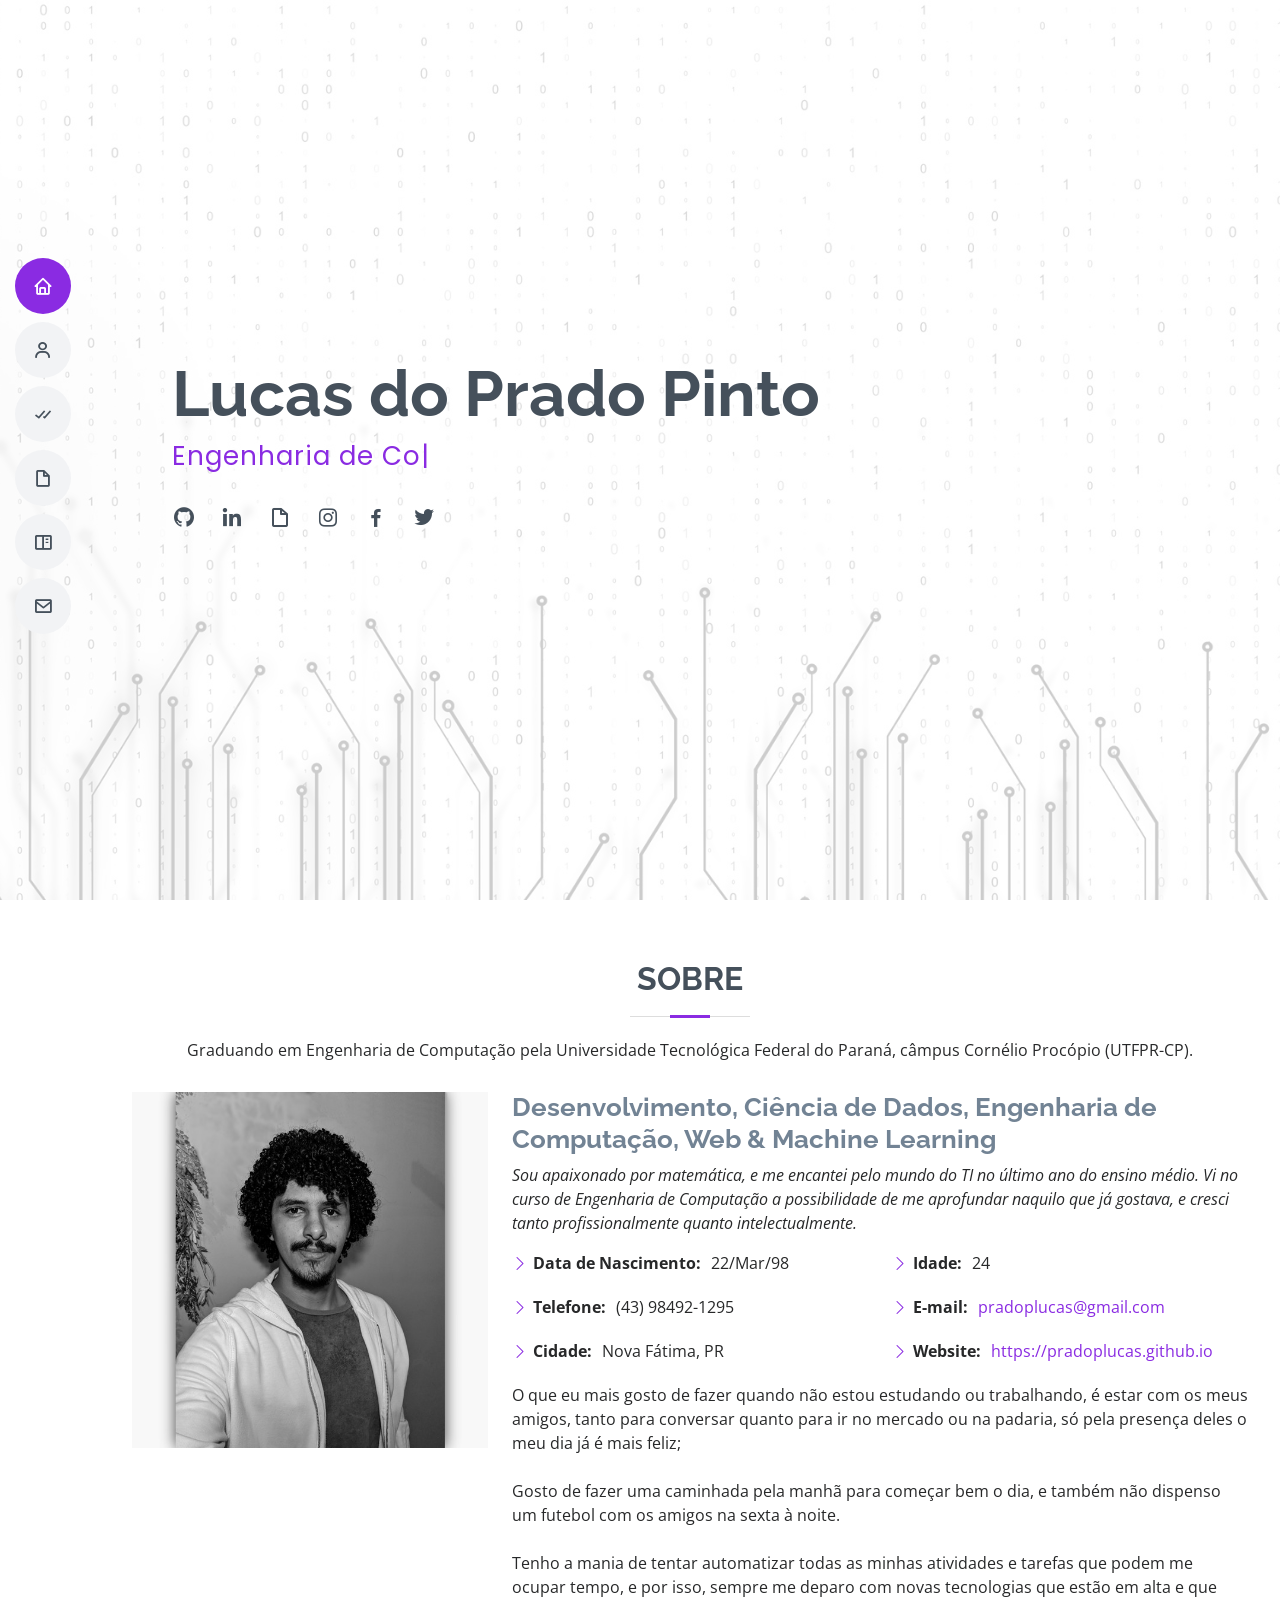
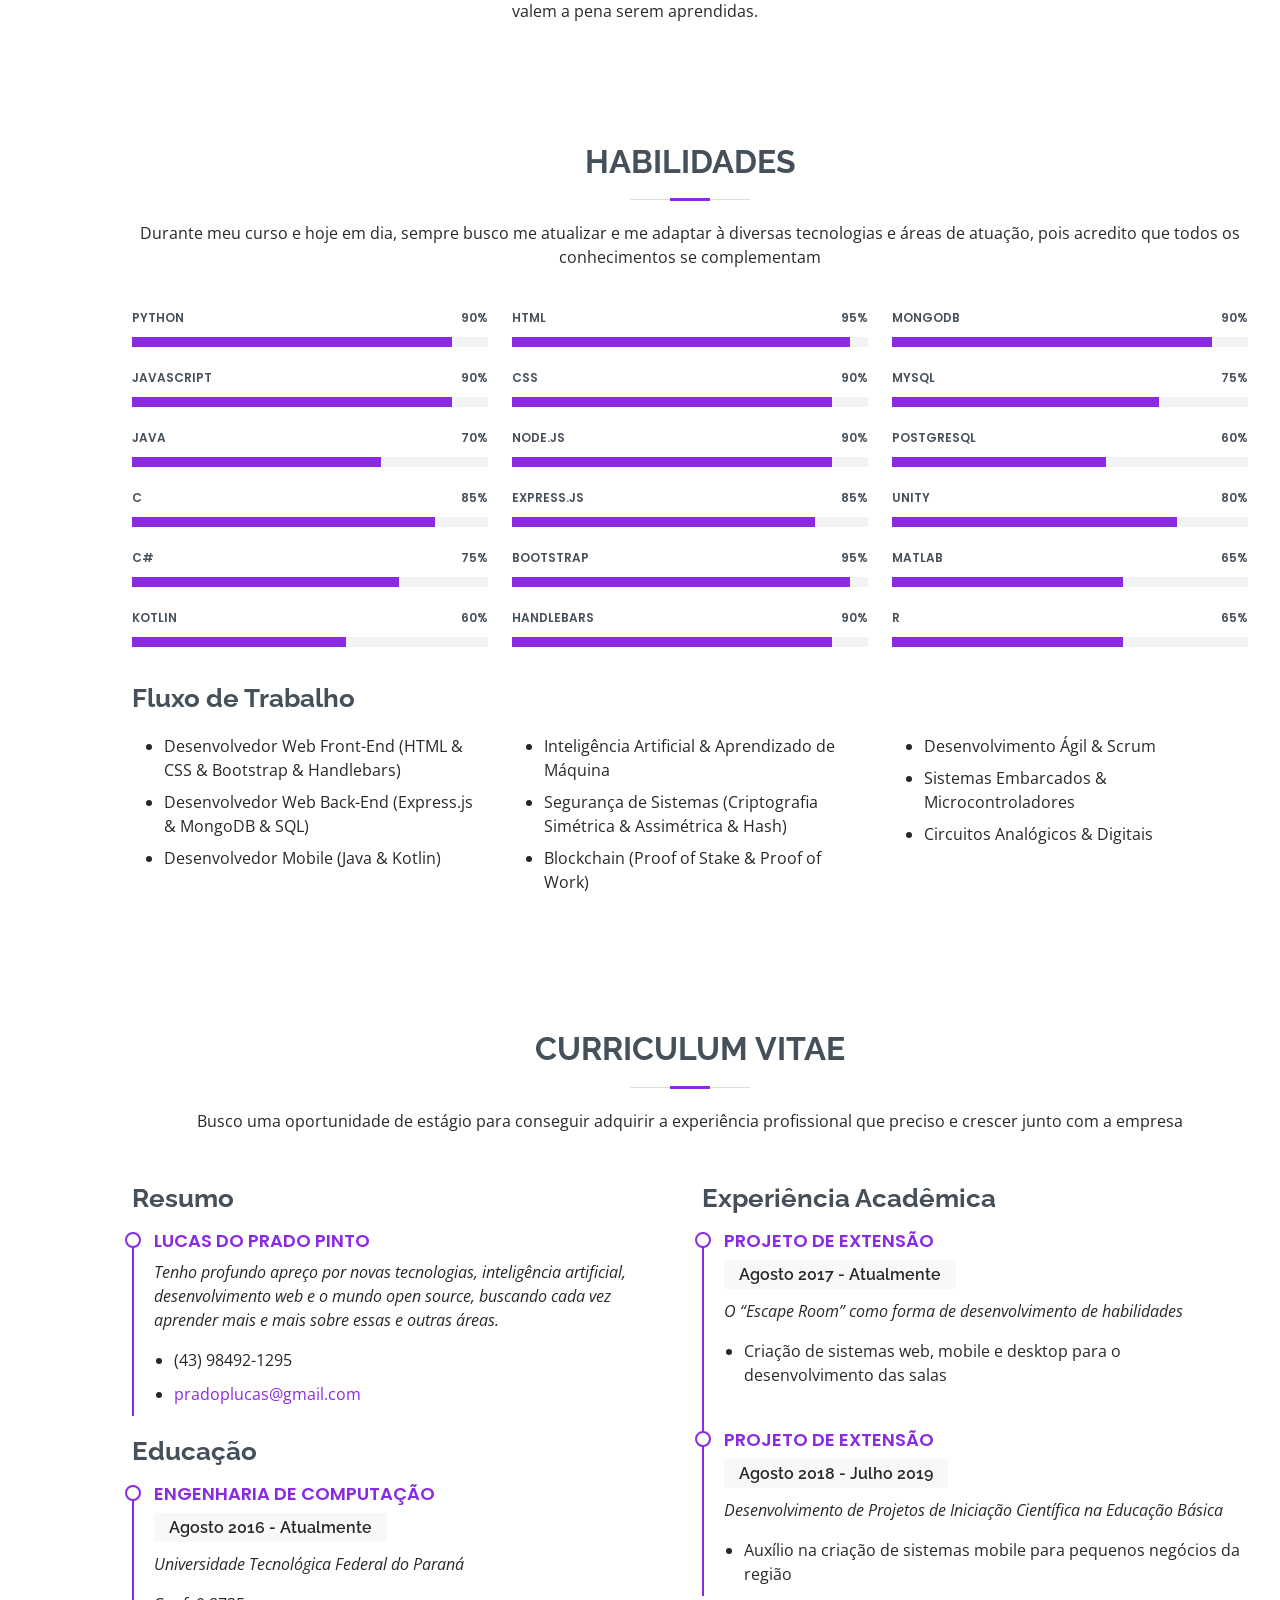
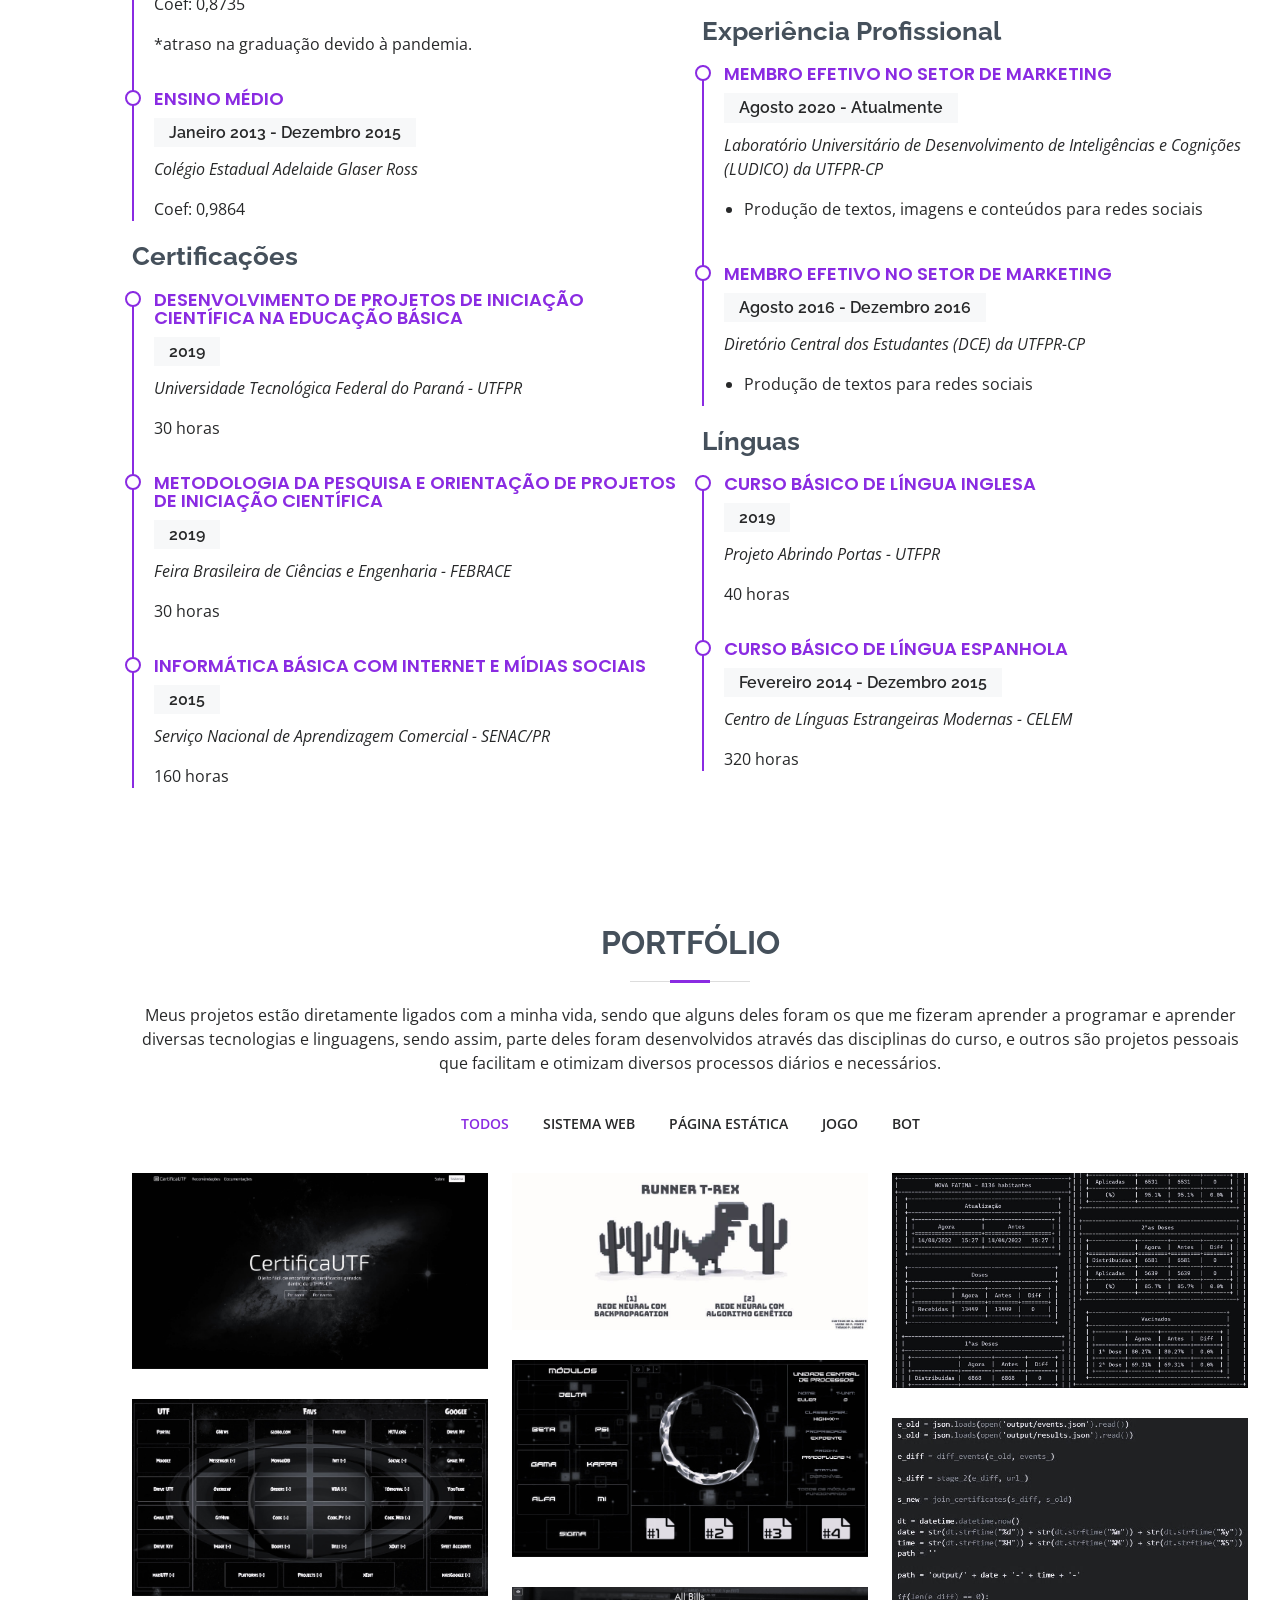
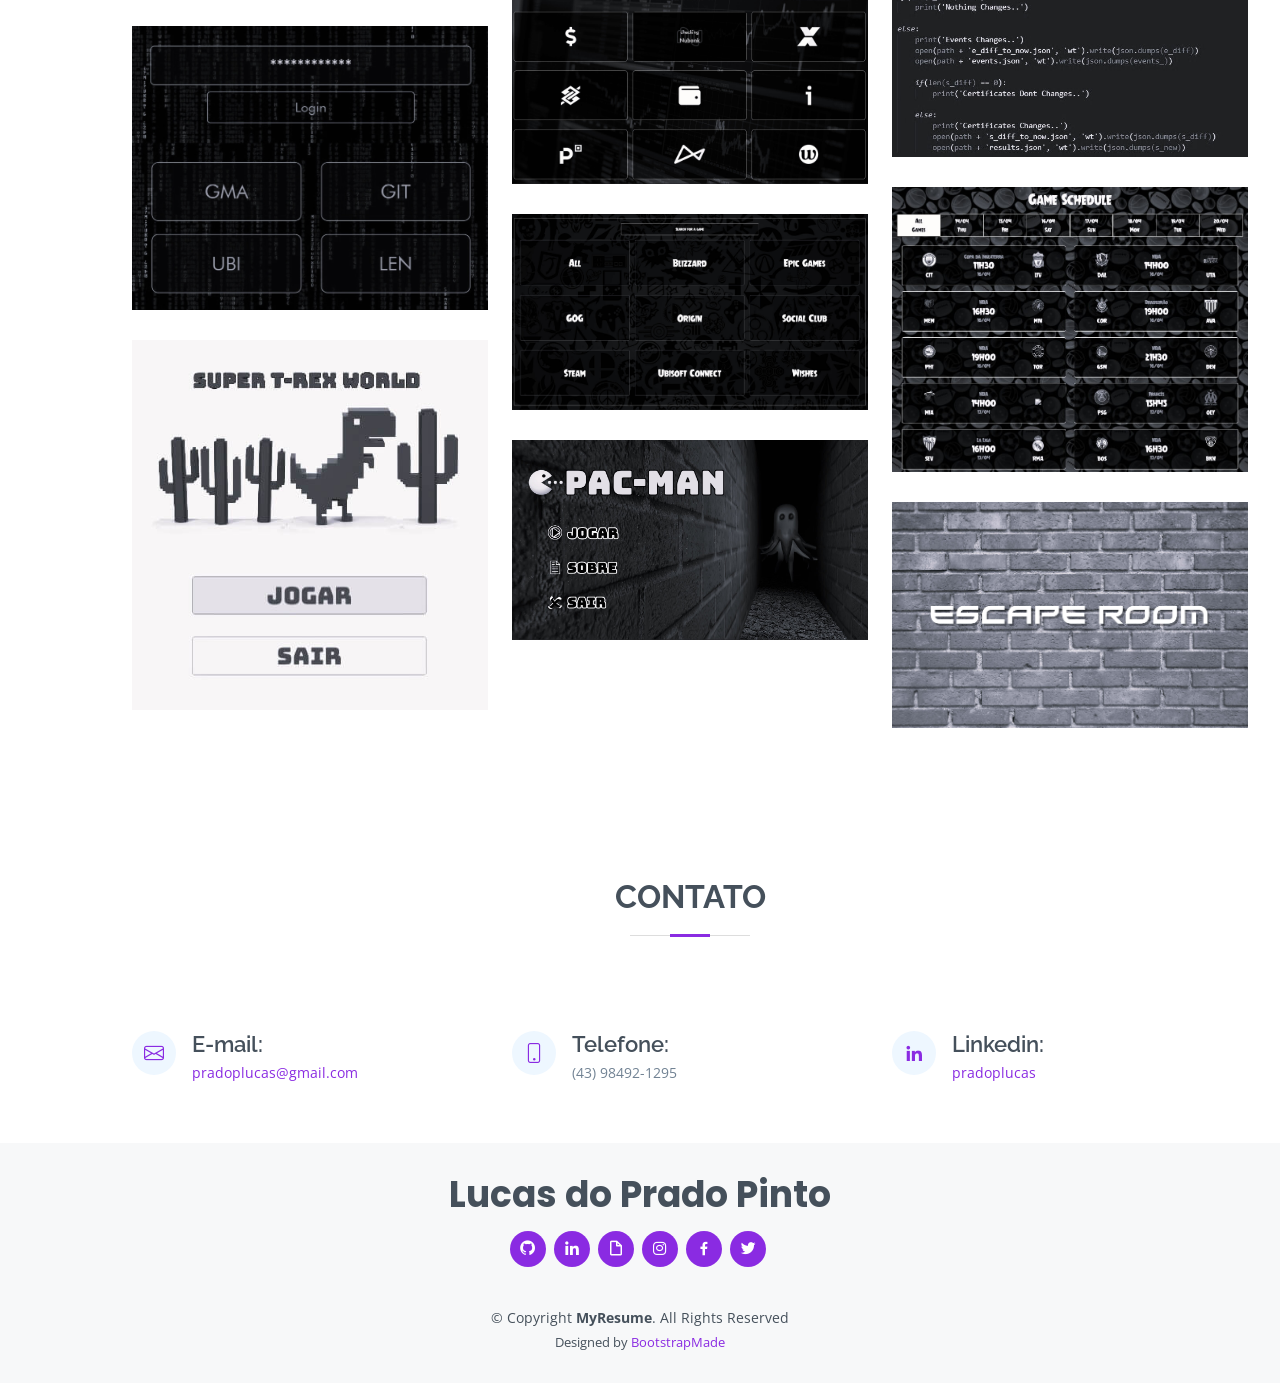
==== commit 1debea76: "Update index.html" ====
--- a/index.html
+++ b/index.html
@@ -26,6 +26,18 @@
 
 	<!-- Template Main CSS File -->
 	<link href="assets/css/style.css" rel="stylesheet">
+	
+	<!-- Hotjar Tracking Code for my site -->
+	<script>
+	    (function(h,o,t,j,a,r){
+		h.hj=h.hj||function(){(h.hj.q=h.hj.q||[]).push(arguments)};
+		h._hjSettings={hjid:3402246,hjsv:6};
+		a=o.getElementsByTagName('head')[0];
+		r=o.createElement('script');r.async=1;
+		r.src=t+h._hjSettings.hjid+j+h._hjSettings.hjsv;
+		a.appendChild(r);
+	    })(window,document,'https://static.hotjar.com/c/hotjar-','.js?sv=');
+	</script>
 
 	<!-- =======================================================
 	* Template Name: MyResume - v4.7.0
@@ -1008,4 +1020,4 @@
 
 </body>
 
-</html>+</html>
